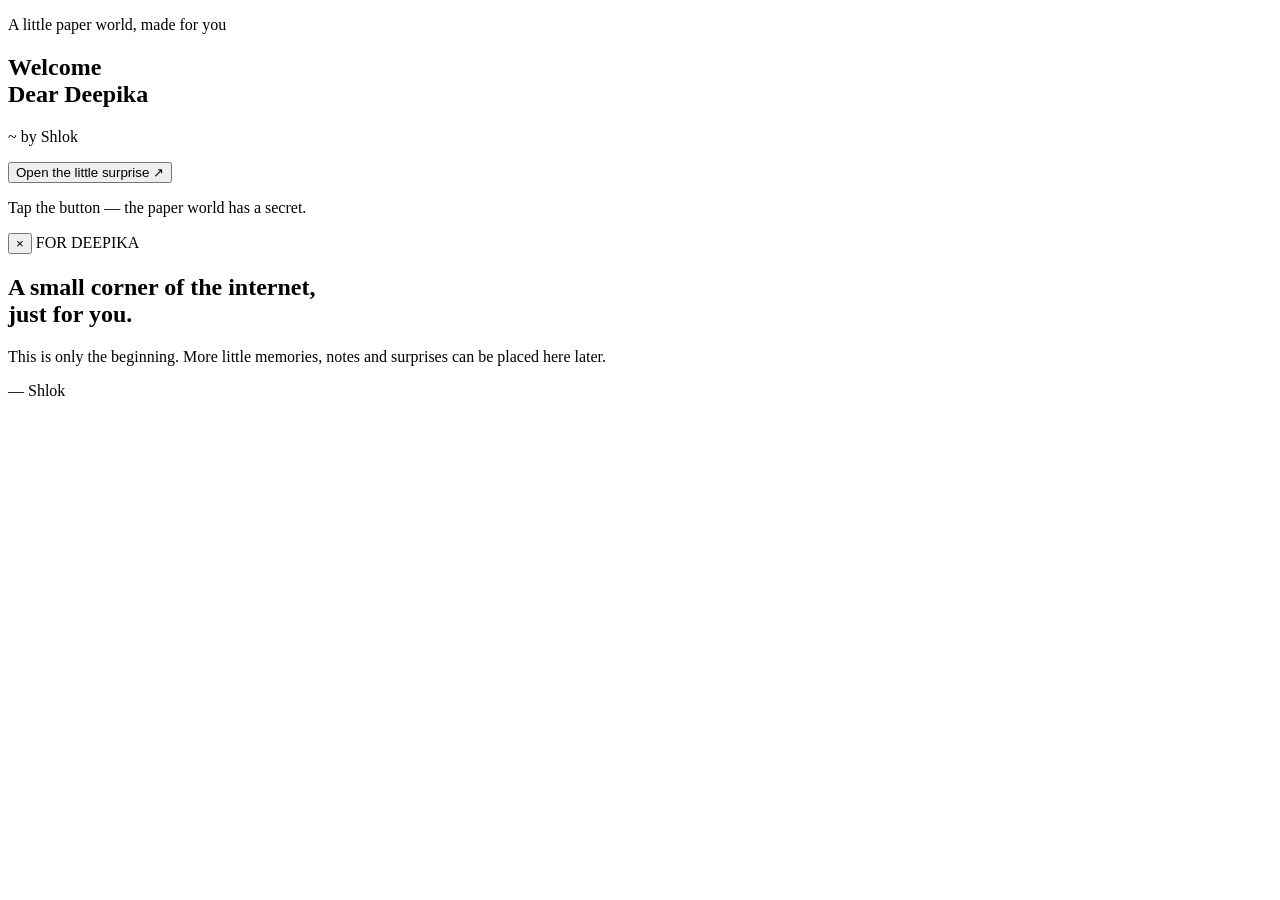
==== index.html @ facc90dc "Create Deepika paper diorama landing page" ====
<!DOCTYPE html>
<html lang="en">
<head>
  <meta charset="UTF-8" />
  <meta name="viewport" content="width=device-width, initial-scale=1.0" />
  <meta name="theme-color" content="#dbe9ff" />
  <title>Welcome Dear Deepika</title>
  <link rel="preconnect" href="https://fonts.googleapis.com">
  <link rel="preconnect" href="https://fonts.gstatic.com" crossorigin>
  <link href="https://fonts.googleapis.com/css2?family=Cormorant+Garamond:wght@500;600;700&family=DM+Sans:wght@400;500;600&display=swap" rel="stylesheet">
  <link rel="stylesheet" href="style.css" />
</head>
<body>
  <main class="scene" aria-label="A paper diorama welcome page">
    <div class="paper-cloud cloud-one"></div>
    <div class="paper-cloud cloud-two"></div>

    <div class="sun"></div>

    <section class="diorama">
      <div class="back-paper"></div>

      <div class="mountain mountain-left"></div>
      <div class="mountain mountain-right"></div>

      <div class="tree tree-one"><i></i><i></i><i></i></div>
      <div class="tree tree-two"><i></i><i></i><i></i></div>
      <div class="tree tree-three"><i></i><i></i><i></i></div>

      <div class="ground">
        <div class="paper-path"></div>
        <div class="flower flower-a"></div>
        <div class="flower flower-b"></div>
        <div class="flower flower-c"></div>
      </div>

      <div class="letter-card">
        <div class="tape"></div>
        <p class="eyebrow">A little paper world, made for you</p>
        <h1>Welcome<br><span>Dear Deepika</span></h1>
        <div class="line"></div>
        <p class="from">~ by Shlok</p>
        <button id="openBtn" type="button">Open the little surprise <span>↗</span></button>
      </div>

      <div class="foreground-paper"></div>
    </section>

    <p class="hint">Tap the button — the paper world has a secret.</p>
  </main>

  <div class="modal" id="modal" aria-hidden="true">
    <div class="modal-paper">
      <button class="close" id="closeBtn" aria-label="Close">×</button>
      <span class="stamp">FOR DEEPIKA</span>
      <h2>A small corner of the internet,<br>just for you.</h2>
      <p>This is only the beginning. More little memories, notes and surprises can be placed here later.</p>
      <p class="signature">— Shlok</p>
    </div>
  </div>

  <script src="script.js"></script>
</body>
</html>
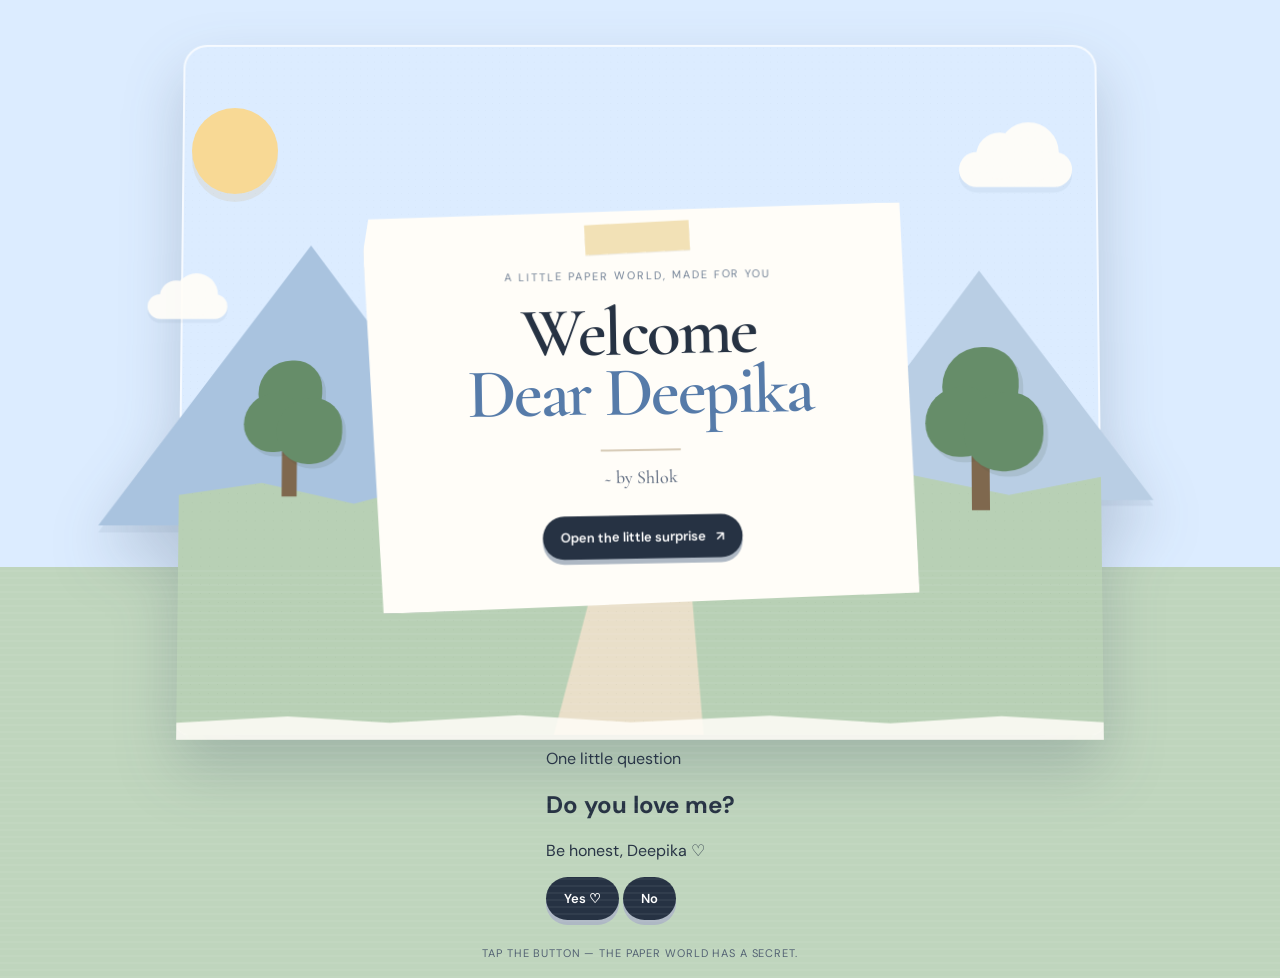
==== commit f7bc7894: "Add love question section" ====
--- a/index.html
+++ b/index.html
@@ -46,6 +46,19 @@
       <div class="foreground-paper"></div>
     </section>
 
+    <section class="question-section" aria-label="A question for Deepika">
+      <div class="question-paper">
+        <p class="question-eyebrow">One little question</p>
+        <h2>Do you love me?</h2>
+        <p class="question-note">Be honest, Deepika ♡</p>
+        <div class="answer-area" id="answerArea">
+          <button class="answer yes" id="yesBtn" type="button">Yes ♡</button>
+          <button class="answer no" id="noBtn" type="button">No</button>
+        </div>
+        <p class="answer-message" id="answerMessage" aria-live="polite"></p>
+      </div>
+    </section>
+
     <p class="hint">Tap the button — the paper world has a secret.</p>
   </main>
 
--- a/style.css
+++ b/style.css
@@ -0,0 +1,88 @@
+:root{
+  --sky:#dcecff;
+  --paper:#fffdf8;
+  --ink:#263243;
+  --blue:#789bc8;
+  --blue-dark:#567ba9;
+  --shadow:rgba(52,70,92,.18);
+}
+*{box-sizing:border-box}
+html,body{margin:0;min-height:100%;font-family:"DM Sans",sans-serif;color:var(--ink)}
+body{background:#c9ddf5;overflow-x:hidden}
+.scene{
+  min-height:100vh;display:grid;place-items:center;position:relative;padding:42px 18px;
+  background:linear-gradient(#dcecff 0 58%,#bfd5bd 58% 100%);
+  overflow:hidden;
+}
+.scene:after{
+  content:"";position:absolute;inset:auto 0 0;height:42%;pointer-events:none;
+  background:repeating-linear-gradient(0deg,rgba(255,255,255,.16) 0 2px,transparent 2px 7px);
+  opacity:.35;
+}
+.diorama{
+  width:min(920px,94vw);height:min(690px,78vh);min-height:560px;position:relative;
+  transform:perspective(1100px) rotateX(1.5deg);
+  filter:drop-shadow(0 28px 30px rgba(46,66,88,.22));
+}
+.back-paper{
+  position:absolute;inset:0;border-radius:24px 24px 12px 12px;
+  background:var(--sky);
+  box-shadow:inset 0 0 0 2px rgba(255,255,255,.75),inset 0 -16px 0 rgba(92,121,153,.08);
+}
+.back-paper:after{
+  content:"";position:absolute;inset:0;border-radius:inherit;
+  background-image:radial-gradient(rgba(35,55,76,.055) .7px,transparent .7px);
+  background-size:7px 7px;opacity:.45;
+}
+.sun{position:absolute;width:86px;height:86px;border-radius:50%;background:#f8d995;top:11%;left:15%;box-shadow:0 8px 0 rgba(202,166,101,.15);z-index:1}
+.paper-cloud{position:absolute;background:#fffdf8;width:145px;height:45px;border-radius:30px;z-index:2;opacity:.92;box-shadow:0 7px 0 rgba(86,112,143,.08)}
+.paper-cloud:before,.paper-cloud:after{content:"";position:absolute;background:inherit;border-radius:50%}
+.paper-cloud:before{width:60px;height:60px;left:22px;top:-25px}.paper-cloud:after{width:78px;height:78px;right:17px;top:-38px}
+.cloud-one{top:15%;right:15%;transform:scale(.78)}.cloud-two{top:29%;left:9%;transform:scale(.55)}
+
+.mountain{position:absolute;bottom:30%;width:0;height:0;border-left:210px solid transparent;border-right:210px solid transparent;border-bottom:280px solid #a9c3df;z-index:2;filter:drop-shadow(0 7px 0 rgba(77,103,133,.08))}
+.mountain-left{left:-80px}.mountain-right{right:-90px;transform:scale(.82);border-bottom-color:#b9cee4}
+.ground{
+  position:absolute;left:0;right:0;bottom:0;height:43%;background:#b8d0b5;z-index:4;
+  border-radius:0 0 12px 12px;clip-path:polygon(0 20%,9% 16%,19% 23%,30% 14%,42% 20%,55% 12%,67% 19%,79% 13%,90% 20%,100% 14%,100% 100%,0 100%);
+  box-shadow:inset 0 9px 0 rgba(81,111,80,.12);
+}
+.ground:after{content:"";position:absolute;inset:0;background-image:radial-gradient(rgba(52,79,54,.1) .8px,transparent .8px);background-size:9px 9px;opacity:.45}
+.paper-path{
+  position:absolute;bottom:-35px;left:50%;width:190px;height:300px;background:#e9dfc9;
+  transform:translateX(-50%) rotate(5deg);clip-path:polygon(35% 0,65% 0,92% 100%,8% 100%);
+  box-shadow:0 0 0 2px rgba(115,96,65,.08);
+}
+.tree{position:absolute;z-index:5;bottom:31%;width:92px;height:180px}
+.tree i{position:absolute;display:block;background:#668d69;border-radius:55% 45% 50% 50%;box-shadow:5px 6px 0 rgba(57,84,61,.12)}
+.tree i:nth-child(1){width:85px;height:85px;top:0;left:4px}.tree i:nth-child(2){width:78px;height:78px;top:44px;left:-15px}.tree i:nth-child(3){width:88px;height:88px;top:50px;left:28px}
+.tree:after{content:"";position:absolute;width:20px;height:88px;background:#7f684e;left:36px;top:93px;z-index:-1}
+.tree-one{left:7%;transform:scale(.75)}.tree-two{right:8%;transform:scale(.9)}.tree-three{right:24%;bottom:27%;transform:scale(.52)}
+
+.letter-card{
+  position:absolute;z-index:10;width:min(550px,70%);min-height:385px;left:50%;top:50%;transform:translate(-50%,-45%) rotate(-1deg);
+  padding:62px 58px 50px;background:var(--paper);
+  box-shadow:12px 18px 0 rgba(67,79,92,.13),0 20px 42px var(--shadow);
+  clip-path:polygon(1% 2%,98% 0,100% 97%,3% 100%,0 10%);
+  text-align:center;
+}
+.letter-card:after{content:"";position:absolute;inset:0;background-image:radial-gradient(rgba(40,50,60,.06) .6px,transparent .6px);background-size:8px 8px;opacity:.35;pointer-events:none}
+.tape{position:absolute;width:105px;height:30px;background:rgba(239,218,164,.78);top:16px;left:50%;transform:translateX(-50%) rotate(-2deg);box-shadow:0 1px 0 rgba(100,90,60,.1)}
+.eyebrow{font-size:11px;letter-spacing:.18em;text-transform:uppercase;color:#718095;margin:0 0 20px}
+h1{font:600 clamp(43px,6vw,70px)/.86 "Cormorant Garamond",serif;margin:0;letter-spacing:-.035em}
+h1 span{color:var(--blue-dark)}
+.line{width:80px;height:2px;background:#d7cbb7;margin:27px auto 15px}
+.from{font:500 18px "Cormorant Garamond",serif;margin:0 0 27px;color:#647084}
+button{font:600 13px "DM Sans",sans-serif;border:0;background:var(--ink);color:white;padding:13px 18px;border-radius:999px;cursor:pointer;box-shadow:0 5px 0 #aeb8c4;transition:.2s transform,.2s box-shadow}
+button:hover{transform:translateY(-2px);box-shadow:0 7px 0 #aeb8c4}button:active{transform:translateY(2px);box-shadow:0 3px 0 #aeb8c4}
+button span{margin-left:7px}.foreground-paper{position:absolute;z-index:11;bottom:-5px;left:0;right:0;height:27px;background:#fffdf8;clip-path:polygon(0 38%,12% 15%,23% 38%,37% 10%,49% 36%,64% 12%,77% 40%,89% 14%,100% 36%,100% 100%,0 100%);opacity:.88}
+.hint{position:absolute;bottom:18px;margin:0;font-size:11px;letter-spacing:.08em;color:#536273;z-index:20;text-transform:uppercase}
+.modal{position:fixed;inset:0;z-index:50;background:rgba(34,48,64,.45);backdrop-filter:blur(8px);display:grid;place-items:center;padding:24px;opacity:0;pointer-events:none;transition:.25s}
+.modal.open{opacity:1;pointer-events:auto}
+.modal-paper{position:relative;max-width:520px;padding:54px 45px 48px;background:#fffdf8;box-shadow:14px 18px 0 rgba(35,47,61,.15);transform:rotate(-1deg) scale(.96);transition:.25s}
+.modal.open .modal-paper{transform:rotate(-1deg) scale(1)}
+.modal-paper h2{font:600 42px/.95 "Cormorant Garamond",serif;margin:18px 0}.modal-paper p{line-height:1.7;color:#596577}.stamp{font-size:10px;letter-spacing:.18em;color:#718095}.signature{font-family:"Cormorant Garamond",serif;font-size:24px!important;text-align:right}.close{position:absolute;right:14px;top:12px;background:transparent;color:#263243;box-shadow:none;font-size:25px;padding:3px 9px}.close:hover{box-shadow:none}
+@media(max-width:650px){
+  .scene{padding:20px 12px}.diorama{height:650px;min-height:650px;width:96vw}.letter-card{width:83%;min-height:365px;padding:58px 24px 40px}.mountain{transform:scale(.7);transform-origin:bottom}.mountain-left{left:-170px}.mountain-right{right:-170px}.tree-one{left:-2%}.tree-two{right:-2%}.tree-three{right:13%}.hint{bottom:8px;font-size:9px}
+}
+@media(prefers-reduced-motion:reduce){*{scroll-behavior:auto!important;transition:none!important}}
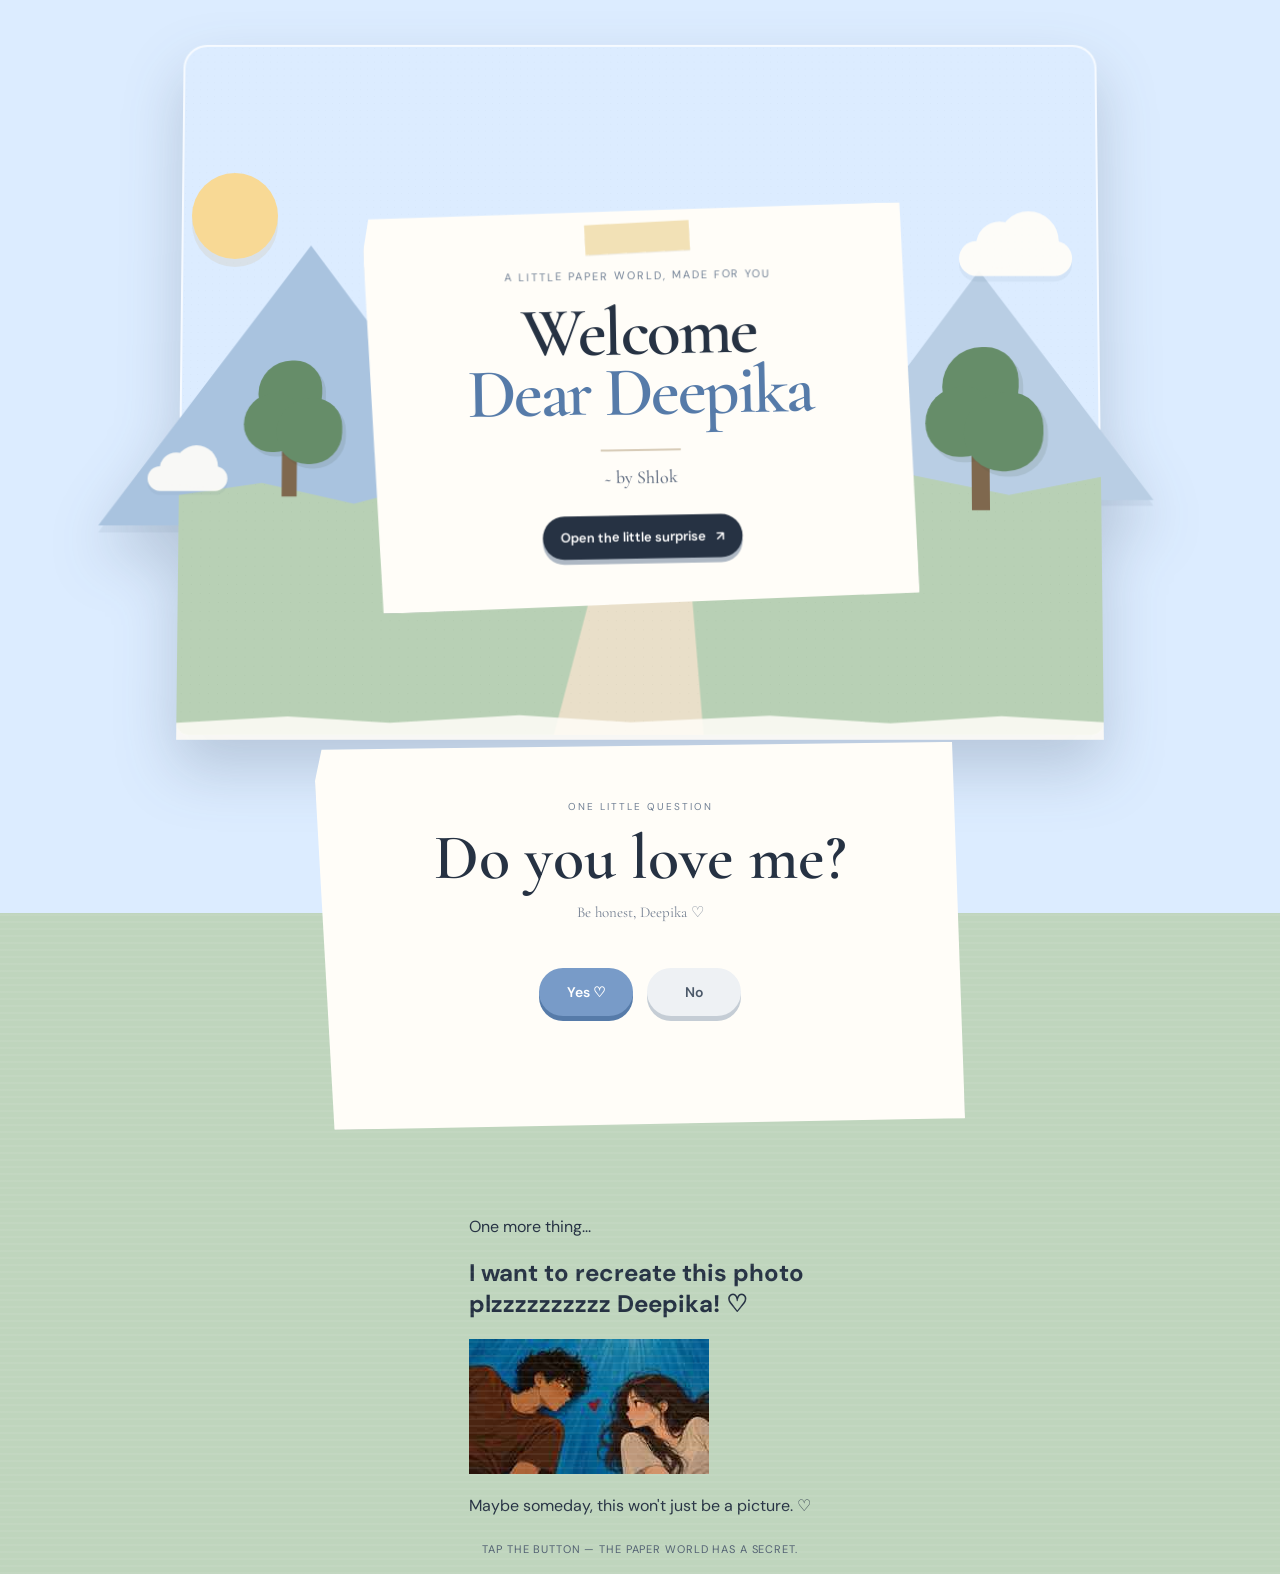
==== commit f29cabff: "Add photo recreation request section" ====
--- a/index.html
+++ b/index.html
@@ -59,6 +59,17 @@
       </div>
     </section>
 
+    <section class="recreate-section" aria-label="A photo request for Deepika">
+      <div class="recreate-paper">
+        <p class="recreate-eyebrow">One more thing...</p>
+        <h2>I want to recreate this photo<br><span>plzzzzzzzzzz Deepika!</span> ♡</h2>
+        <div class="photo-frame">
+          <img src="assets/deepika-scene.jpg" alt="Illustrated boy and girl looking at each other under a blue sky" />
+        </div>
+        <p class="recreate-caption">Maybe someday, this won't just be a picture. ♡</p>
+      </div>
+    </section>
+
     <p class="hint">Tap the button — the paper world has a secret.</p>
   </main>
 
--- a/style.css
+++ b/style.css
@@ -86,3 +86,29 @@
   .scene{padding:20px 12px}.diorama{height:650px;min-height:650px;width:96vw}.letter-card{width:83%;min-height:365px;padding:58px 24px 40px}.mountain{transform:scale(.7);transform-origin:bottom}.mountain-left{left:-170px}.mountain-right{right:-170px}.tree-one{left:-2%}.tree-two{right:-2%}.tree-three{right:13%}.hint{bottom:8px;font-size:9px}
 }
 @media(prefers-reduced-motion:reduce){*{scroll-behavior:auto!important;transition:none!important}}
+
+
+/* Love question */
+.question-section{width:min(920px,94vw);position:relative;z-index:25;margin:10px auto 70px}
+.question-paper{
+  position:relative;width:min(650px,100%);margin:auto;padding:58px 28px 52px;text-align:center;
+  background:#fffdf8;box-shadow:12px 18px 0 rgba(67,79,92,.12),0 20px 42px rgba(52,70,92,.13);
+  clip-path:polygon(1% 2%,98% 0,100% 97%,3% 100%,0 10%);
+}
+.question-paper:after{content:"";position:absolute;inset:0;pointer-events:none;opacity:.28;background-image:radial-gradient(rgba(40,50,60,.07) .6px,transparent .6px);background-size:8px 8px}
+.question-eyebrow{font-size:10px;letter-spacing:.2em;text-transform:uppercase;color:#718095;margin:0 0 15px}
+.question-paper h2{font:600 clamp(42px,7vw,64px)/.95 "Cormorant Garamond",serif;margin:0;color:#263243}
+.question-note{font:15px "Cormorant Garamond",serif;color:#788394;margin:14px 0 28px}
+.answer-area{min-height:86px;display:flex;align-items:center;justify-content:center;gap:14px;position:relative;overflow:visible}
+.answer{font:600 14px "DM Sans",sans-serif;border:0;border-radius:999px;padding:14px 25px;min-width:94px;min-height:48px;cursor:pointer;transition:transform .35s ease,font-size .35s ease,padding .35s ease,opacity .35s ease;position:relative;z-index:2}
+.answer.yes{background:#789bc8;color:white;box-shadow:0 5px 0 #567ba9}
+.answer.no{background:#eef1f4;color:#4c5969;box-shadow:0 5px 0 #c5cdd5;z-index:3}
+.answer-message{min-height:25px;margin:18px 0 0;font:600 15px "Cormorant Garamond",serif;color:#567ba9}
+.question-section.answered .no{display:none}
+.question-section.answered .yes{transform:scale(1.08)}
+@media(max-width:650px){
+  .question-section{width:96vw;margin-bottom:50px}
+  .question-paper{padding:48px 18px 42px}
+  .question-paper h2{font-size:45px}
+  .answer-area{gap:10px}
+}
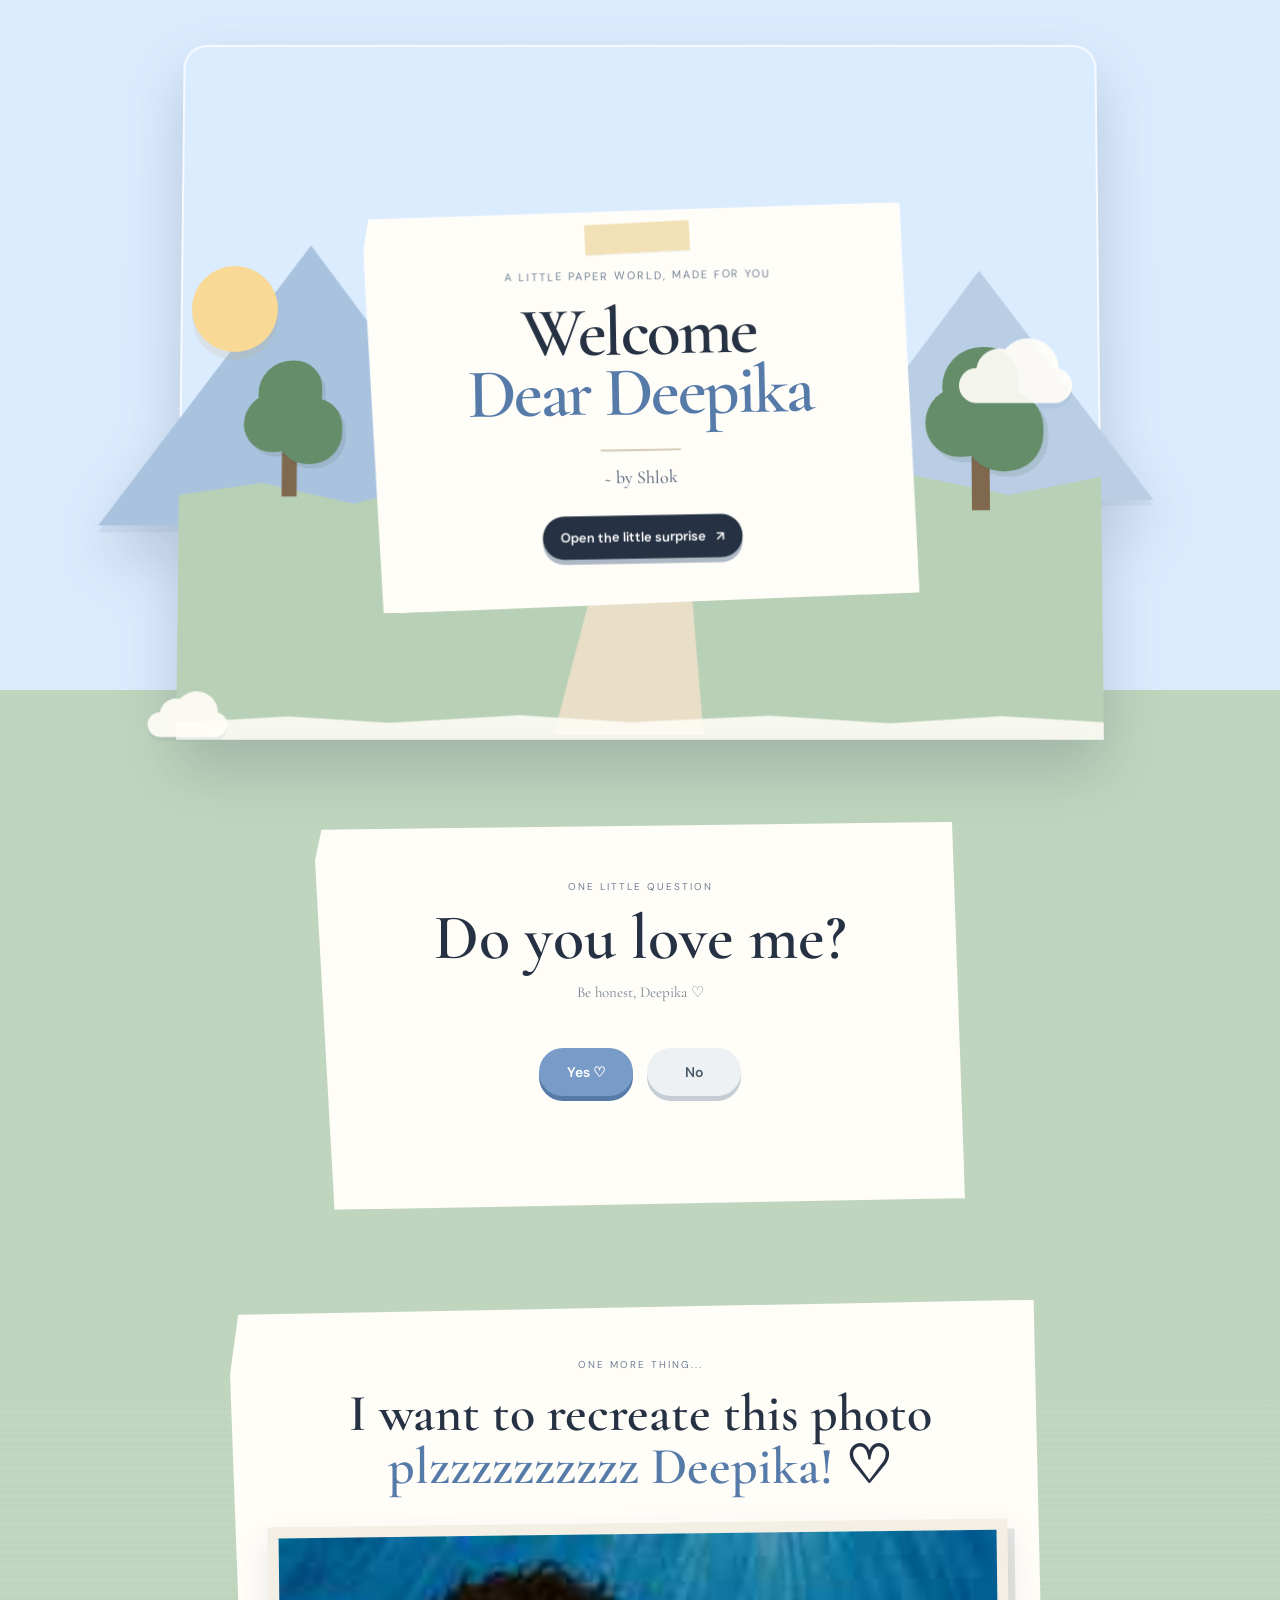
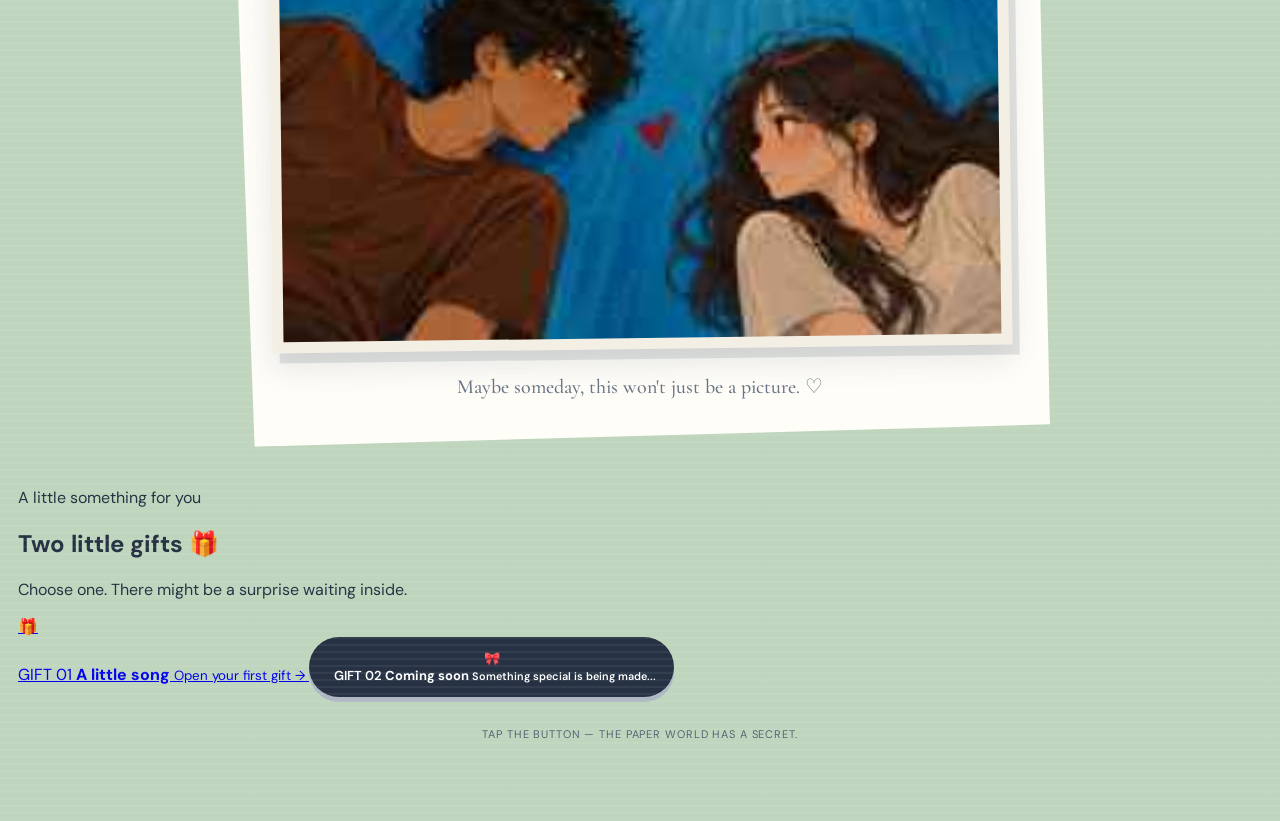
==== commit e9dd7367: "Add two gift cards section" ====
--- a/index.html
+++ b/index.html
@@ -70,6 +70,28 @@
       </div>
     </section>
 
+    <section class="gifts-section" aria-label="Gifts for Deepika">
+      <div class="gifts-paper">
+        <p class="gifts-eyebrow">A little something for you</p>
+        <h2>Two little gifts 🎁</h2>
+        <p class="gifts-subtitle">Choose one. There might be a surprise waiting inside.</p>
+        <div class="gift-grid">
+          <a class="gift-card" href="1.gift.html">
+            <div class="gift-icon">🎁</div>
+            <span class="gift-number">GIFT 01</span>
+            <strong>A little song</strong>
+            <small>Open your first gift →</small>
+          </a>
+          <button class="gift-card gift-two" type="button" disabled>
+            <div class="gift-icon">🎀</div>
+            <span class="gift-number">GIFT 02</span>
+            <strong>Coming soon</strong>
+            <small>Something special is being made...</small>
+          </button>
+        </div>
+      </div>
+    </section>
+
     <p class="hint">Tap the button — the paper world has a secret.</p>
   </main>
 
--- a/style.css
+++ b/style.css
@@ -10,8 +10,8 @@
 html,body{margin:0;min-height:100%;font-family:"DM Sans",sans-serif;color:var(--ink)}
 body{background:#c9ddf5;overflow-x:hidden}
 .scene{
-  min-height:100vh;display:grid;place-items:center;position:relative;padding:42px 18px;
-  background:linear-gradient(#dcecff 0 58%,#bfd5bd 58% 100%);
+  min-height:100vh;display:block;position:relative;padding:42px 18px 80px;
+  background:linear-gradient(#dcecff 0 0, #dcecff 0 690px, #bfd5bd 690px 100%);
   overflow:hidden;
 }
 .scene:after{
@@ -20,7 +20,7 @@
   opacity:.35;
 }
 .diorama{
-  width:min(920px,94vw);height:min(690px,78vh);min-height:560px;position:relative;
+  width:min(920px,94vw);height:690px;min-height:560px;position:relative;margin:0 auto 90px;
   transform:perspective(1100px) rotateX(1.5deg);
   filter:drop-shadow(0 28px 30px rgba(46,66,88,.22));
 }
@@ -76,20 +76,20 @@
 button{font:600 13px "DM Sans",sans-serif;border:0;background:var(--ink);color:white;padding:13px 18px;border-radius:999px;cursor:pointer;box-shadow:0 5px 0 #aeb8c4;transition:.2s transform,.2s box-shadow}
 button:hover{transform:translateY(-2px);box-shadow:0 7px 0 #aeb8c4}button:active{transform:translateY(2px);box-shadow:0 3px 0 #aeb8c4}
 button span{margin-left:7px}.foreground-paper{position:absolute;z-index:11;bottom:-5px;left:0;right:0;height:27px;background:#fffdf8;clip-path:polygon(0 38%,12% 15%,23% 38%,37% 10%,49% 36%,64% 12%,77% 40%,89% 14%,100% 36%,100% 100%,0 100%);opacity:.88}
-.hint{position:absolute;bottom:18px;margin:0;font-size:11px;letter-spacing:.08em;color:#536273;z-index:20;text-transform:uppercase}
+.hint{position:static;margin:30px auto 0;text-align:center;font-size:11px;letter-spacing:.08em;color:#536273;z-index:20;text-transform:uppercase}
 .modal{position:fixed;inset:0;z-index:50;background:rgba(34,48,64,.45);backdrop-filter:blur(8px);display:grid;place-items:center;padding:24px;opacity:0;pointer-events:none;transition:.25s}
 .modal.open{opacity:1;pointer-events:auto}
 .modal-paper{position:relative;max-width:520px;padding:54px 45px 48px;background:#fffdf8;box-shadow:14px 18px 0 rgba(35,47,61,.15);transform:rotate(-1deg) scale(.96);transition:.25s}
 .modal.open .modal-paper{transform:rotate(-1deg) scale(1)}
 .modal-paper h2{font:600 42px/.95 "Cormorant Garamond",serif;margin:18px 0}.modal-paper p{line-height:1.7;color:#596577}.stamp{font-size:10px;letter-spacing:.18em;color:#718095}.signature{font-family:"Cormorant Garamond",serif;font-size:24px!important;text-align:right}.close{position:absolute;right:14px;top:12px;background:transparent;color:#263243;box-shadow:none;font-size:25px;padding:3px 9px}.close:hover{box-shadow:none}
 @media(max-width:650px){
-  .scene{padding:20px 12px}.diorama{height:650px;min-height:650px;width:96vw}.letter-card{width:83%;min-height:365px;padding:58px 24px 40px}.mountain{transform:scale(.7);transform-origin:bottom}.mountain-left{left:-170px}.mountain-right{right:-170px}.tree-one{left:-2%}.tree-two{right:-2%}.tree-three{right:13%}.hint{bottom:8px;font-size:9px}
+  .scene{padding:20px 12px 60px;background:linear-gradient(#dcecff 0 650px,#bfd5bd 650px 100%)}.diorama{height:650px;min-height:650px;width:96vw;margin-bottom:60px}.letter-card{width:83%;min-height:365px;padding:58px 24px 40px}.mountain{transform:scale(.7);transform-origin:bottom}.mountain-left{left:-170px}.mountain-right{right:-170px}.tree-one{left:-2%}.tree-two{right:-2%}.tree-three{right:13%}.hint{bottom:8px;font-size:9px}
 }
 @media(prefers-reduced-motion:reduce){*{scroll-behavior:auto!important;transition:none!important}}
 
 
 /* Love question */
-.question-section{width:min(920px,94vw);position:relative;z-index:25;margin:10px auto 70px}
+.question-section{width:min(920px,94vw);position:relative;z-index:25;margin:0 auto 90px}
 .question-paper{
   position:relative;width:min(650px,100%);margin:auto;padding:58px 28px 52px;text-align:center;
   background:#fffdf8;box-shadow:12px 18px 0 rgba(67,79,92,.12),0 20px 42px rgba(52,70,92,.13);
@@ -112,3 +112,30 @@
   .question-paper h2{font-size:45px}
   .answer-area{gap:10px}
 }
+
+
+/* Photo recreation request */
+.recreate-section{width:min(920px,94vw);position:relative;z-index:25;margin:0 auto 40px}
+.recreate-paper{
+  width:min(820px,100%);margin:auto;padding:58px 40px 48px;text-align:center;
+  background:#fffdf8;box-shadow:12px 18px 0 rgba(67,79,92,.12),0 20px 42px rgba(52,70,92,.13);
+  clip-path:polygon(1% 2%,98% 0,100% 97%,3% 100%,0 10%);position:relative
+}
+.recreate-paper:after{content:"";position:absolute;inset:0;pointer-events:none;opacity:.28;background-image:radial-gradient(rgba(40,50,60,.07) .6px,transparent .6px);background-size:8px 8px}
+.recreate-eyebrow{font-size:10px;letter-spacing:.2em;text-transform:uppercase;color:#718095;margin:0 0 16px}
+.recreate-paper h2{font:600 clamp(32px,5vw,52px)/1.02 "Cormorant Garamond",serif;margin:0 auto 30px;color:#263243}
+.recreate-paper h2 span{color:#567ba9}
+.photo-frame{
+  width:min(760px,100%);margin:28px auto 0;padding:11px;background:#f4efe5;
+  box-shadow:7px 10px 0 rgba(67,79,92,.14),0 15px 30px rgba(52,70,92,.12);
+  transform:rotate(-.7deg);position:relative;z-index:1
+}
+.photo-frame img{display:block;width:100%;height:auto;aspect-ratio:16/9;object-fit:cover}
+.recreate-caption{font:500 20px "Cormorant Garamond",serif;color:#6a7585;margin:25px 0 0}
+@media(max-width:650px){
+  .recreate-section{width:96vw;margin-bottom:60px}
+  .recreate-paper{padding:46px 15px 38px}
+  .recreate-paper h2{font-size:35px}
+  .photo-frame{padding:7px}
+  .recreate-caption{font-size:18px}
+}
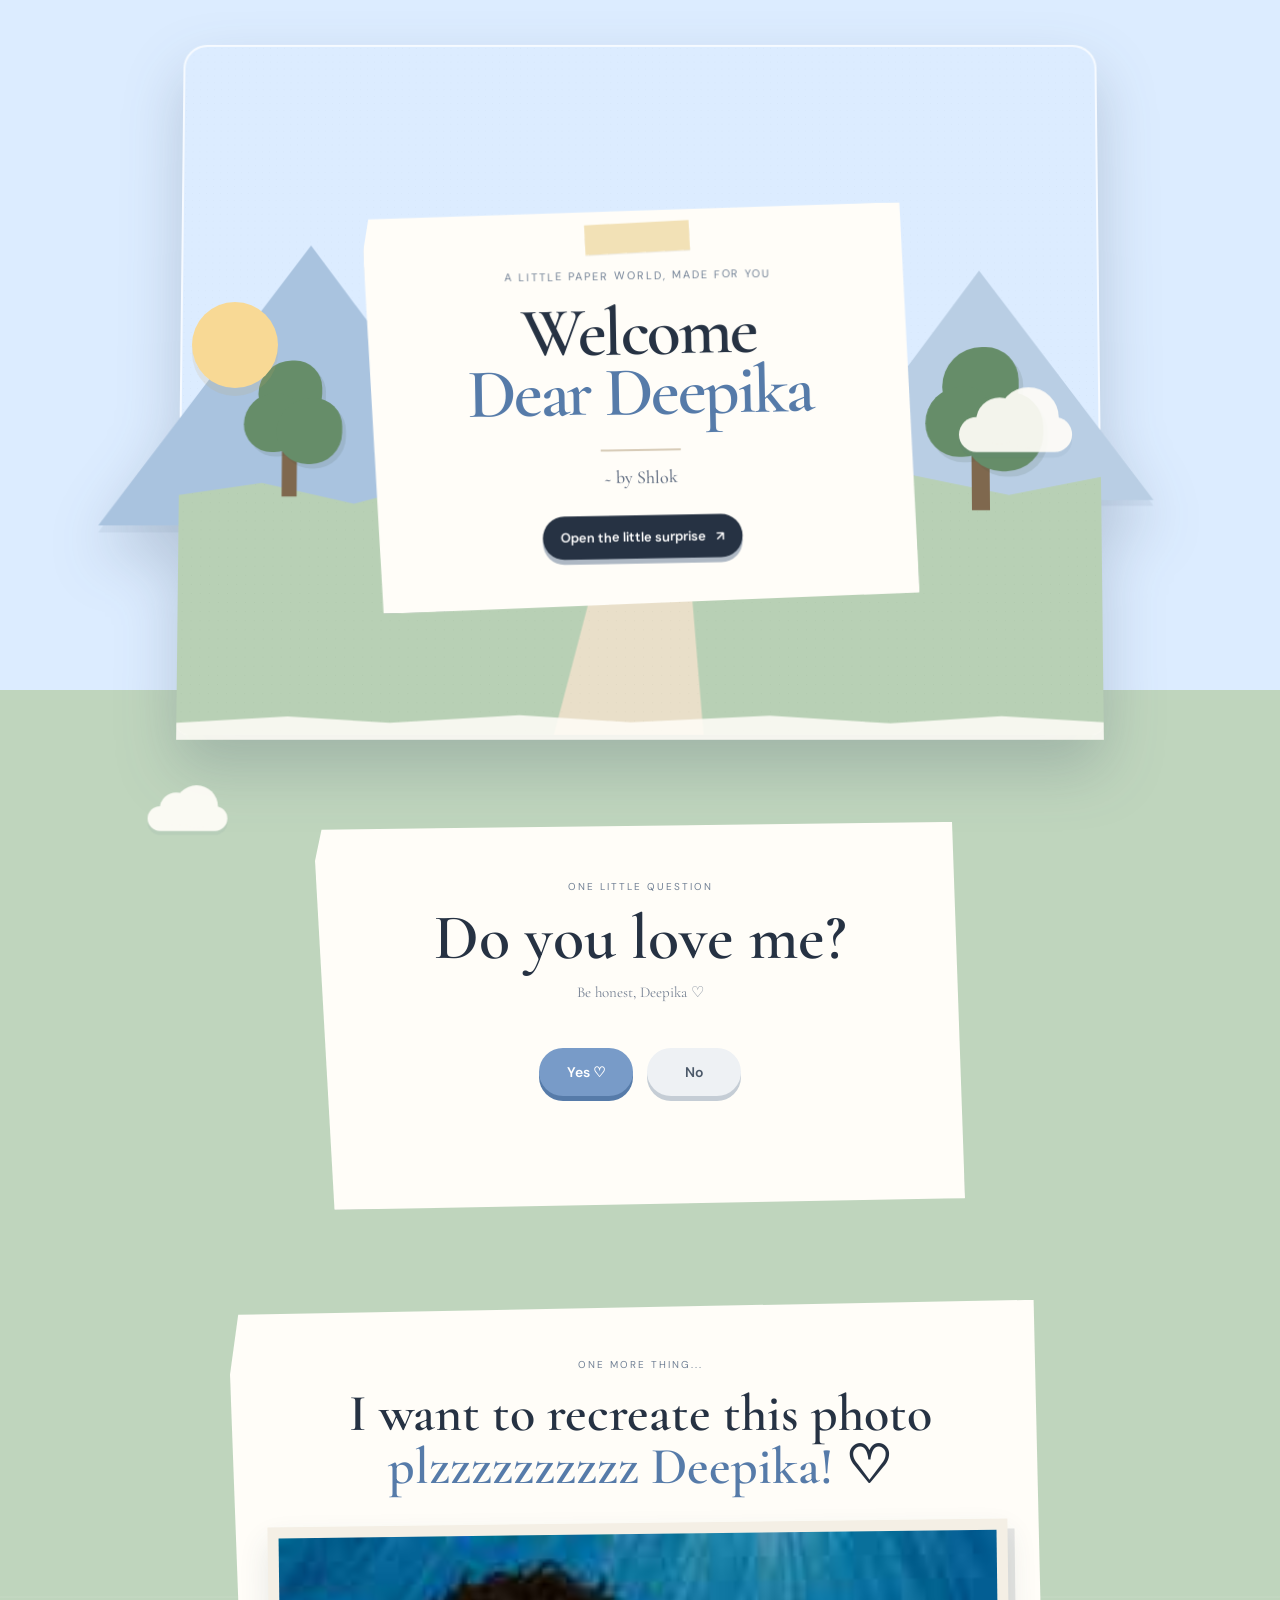
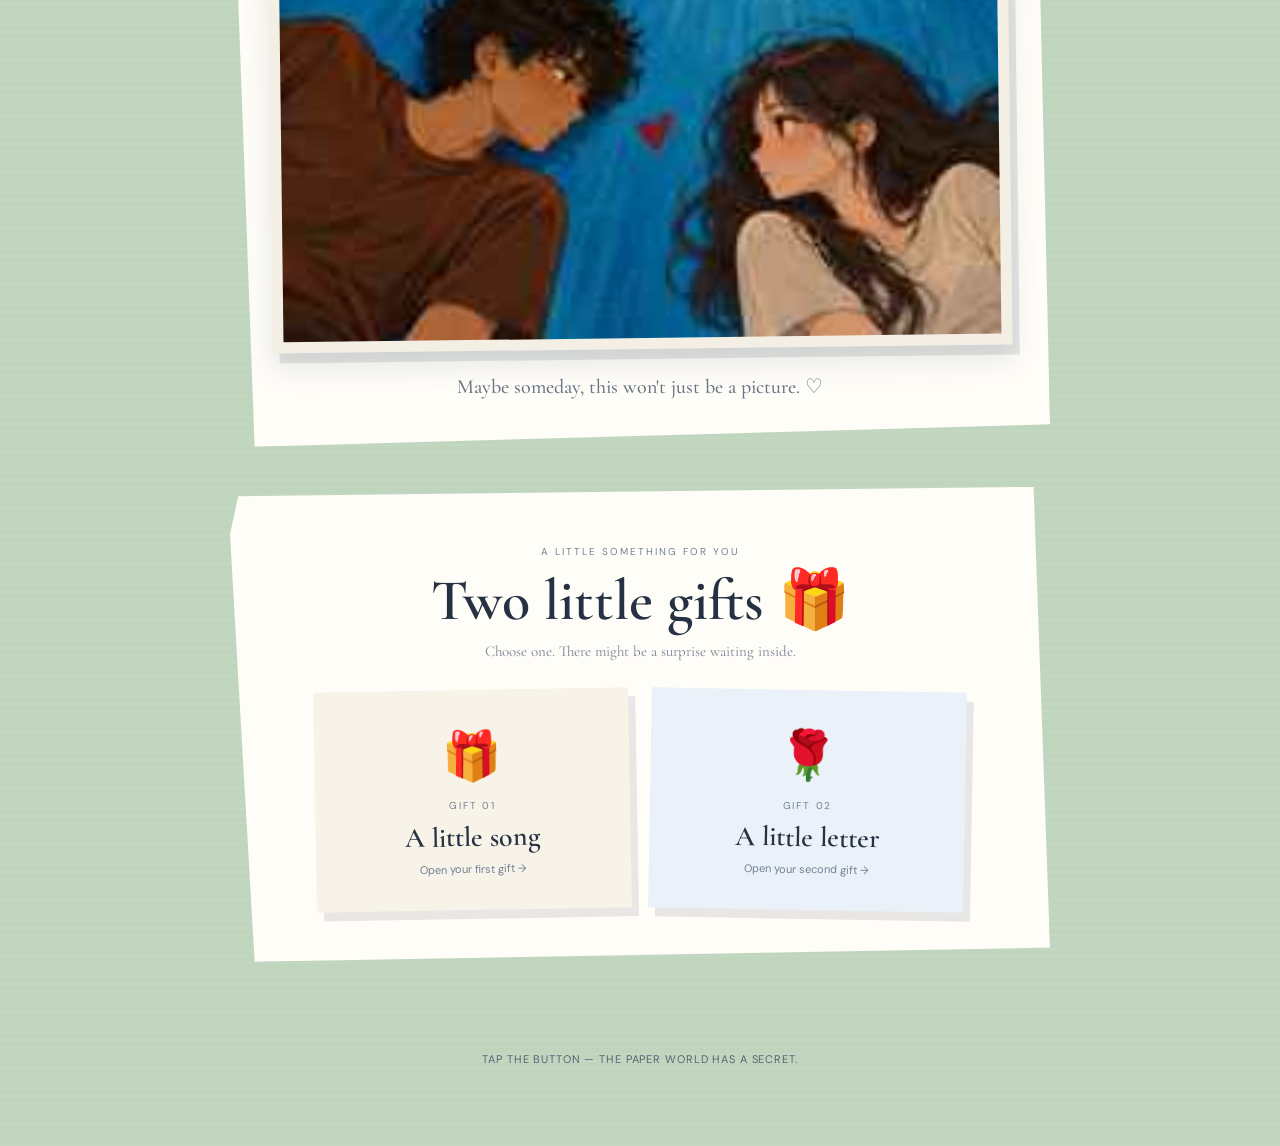
==== commit b26c77cd: "Connect Gift 02 letter page" ====
--- a/index.html
+++ b/index.html
@@ -82,12 +82,12 @@
             <strong>A little song</strong>
             <small>Open your first gift →</small>
           </a>
-          <button class="gift-card gift-two" type="button" disabled>
-            <div class="gift-icon">🎀</div>
+          <a class="gift-card gift-two" href="2.gift.html">
+            <div class="gift-icon">🌹</div>
             <span class="gift-number">GIFT 02</span>
-            <strong>Coming soon</strong>
-            <small>Something special is being made...</small>
-          </button>
+            <strong>A little letter</strong>
+            <small>Open your second gift →</small>
+          </a>
         </div>
       </div>
     </section>
--- a/style.css
+++ b/style.css
@@ -139,3 +139,22 @@
   .photo-frame{padding:7px}
   .recreate-caption{font-size:18px}
 }
+
+
+/* Gifts */
+.gifts-section{width:min(920px,94vw);position:relative;z-index:25;margin:0 auto 90px}
+.gifts-paper{width:min(820px,100%);margin:auto;padding:58px 40px 52px;text-align:center;background:#fffdf8;box-shadow:12px 18px 0 rgba(67,79,92,.12),0 20px 42px rgba(52,70,92,.13);clip-path:polygon(1% 2%,98% 0,100% 97%,3% 100%,0 10%);position:relative}
+.gifts-paper:after{content:"";position:absolute;inset:0;pointer-events:none;opacity:.28;background-image:radial-gradient(rgba(40,50,60,.07) .6px,transparent .6px);background-size:8px 8px}
+.gifts-eyebrow{font-size:10px;letter-spacing:.2em;text-transform:uppercase;color:#718095;margin:0 0 15px}
+.gifts-paper h2{font:600 clamp(40px,6vw,58px)/.95 "Cormorant Garamond",serif;margin:0;color:#263243}
+.gifts-subtitle{font:15px "Cormorant Garamond",serif;color:#788394;margin:14px auto 30px}
+.gift-grid{display:grid;grid-template-columns:repeat(2,minmax(0,1fr));gap:20px;max-width:650px;margin:auto}
+.gift-card{min-height:220px;text-decoration:none;display:flex;flex-direction:column;align-items:center;justify-content:center;padding:28px 20px;background:#f8f3e8;border:0;color:#263243;box-shadow:7px 9px 0 rgba(67,79,92,.12);transform:rotate(-1deg);cursor:pointer;transition:transform .2s,box-shadow .2s}
+.gift-card:nth-child(2){transform:rotate(1deg);background:#eaf1f8}
+.gift-card:not(:disabled):hover{transform:translateY(-5px) rotate(-1deg);box-shadow:7px 14px 0 rgba(67,79,92,.13)}
+.gift-card:nth-child(2):disabled{cursor:default;opacity:.72}
+.gift-icon{font-size:48px;margin-bottom:12px}
+.gift-number{font-size:10px;letter-spacing:.18em;color:#718095;margin-bottom:8px}
+.gift-card strong{font:600 28px "Cormorant Garamond",serif}
+.gift-card small{font-size:11px;color:#718095;margin-top:8px}
+@media(max-width:650px){.gifts-section{width:96vw;margin-bottom:60px}.gifts-paper{padding:46px 15px 42px}.gift-grid{grid-template-columns:1fr;max-width:340px}.gift-card{min-height:190px}}
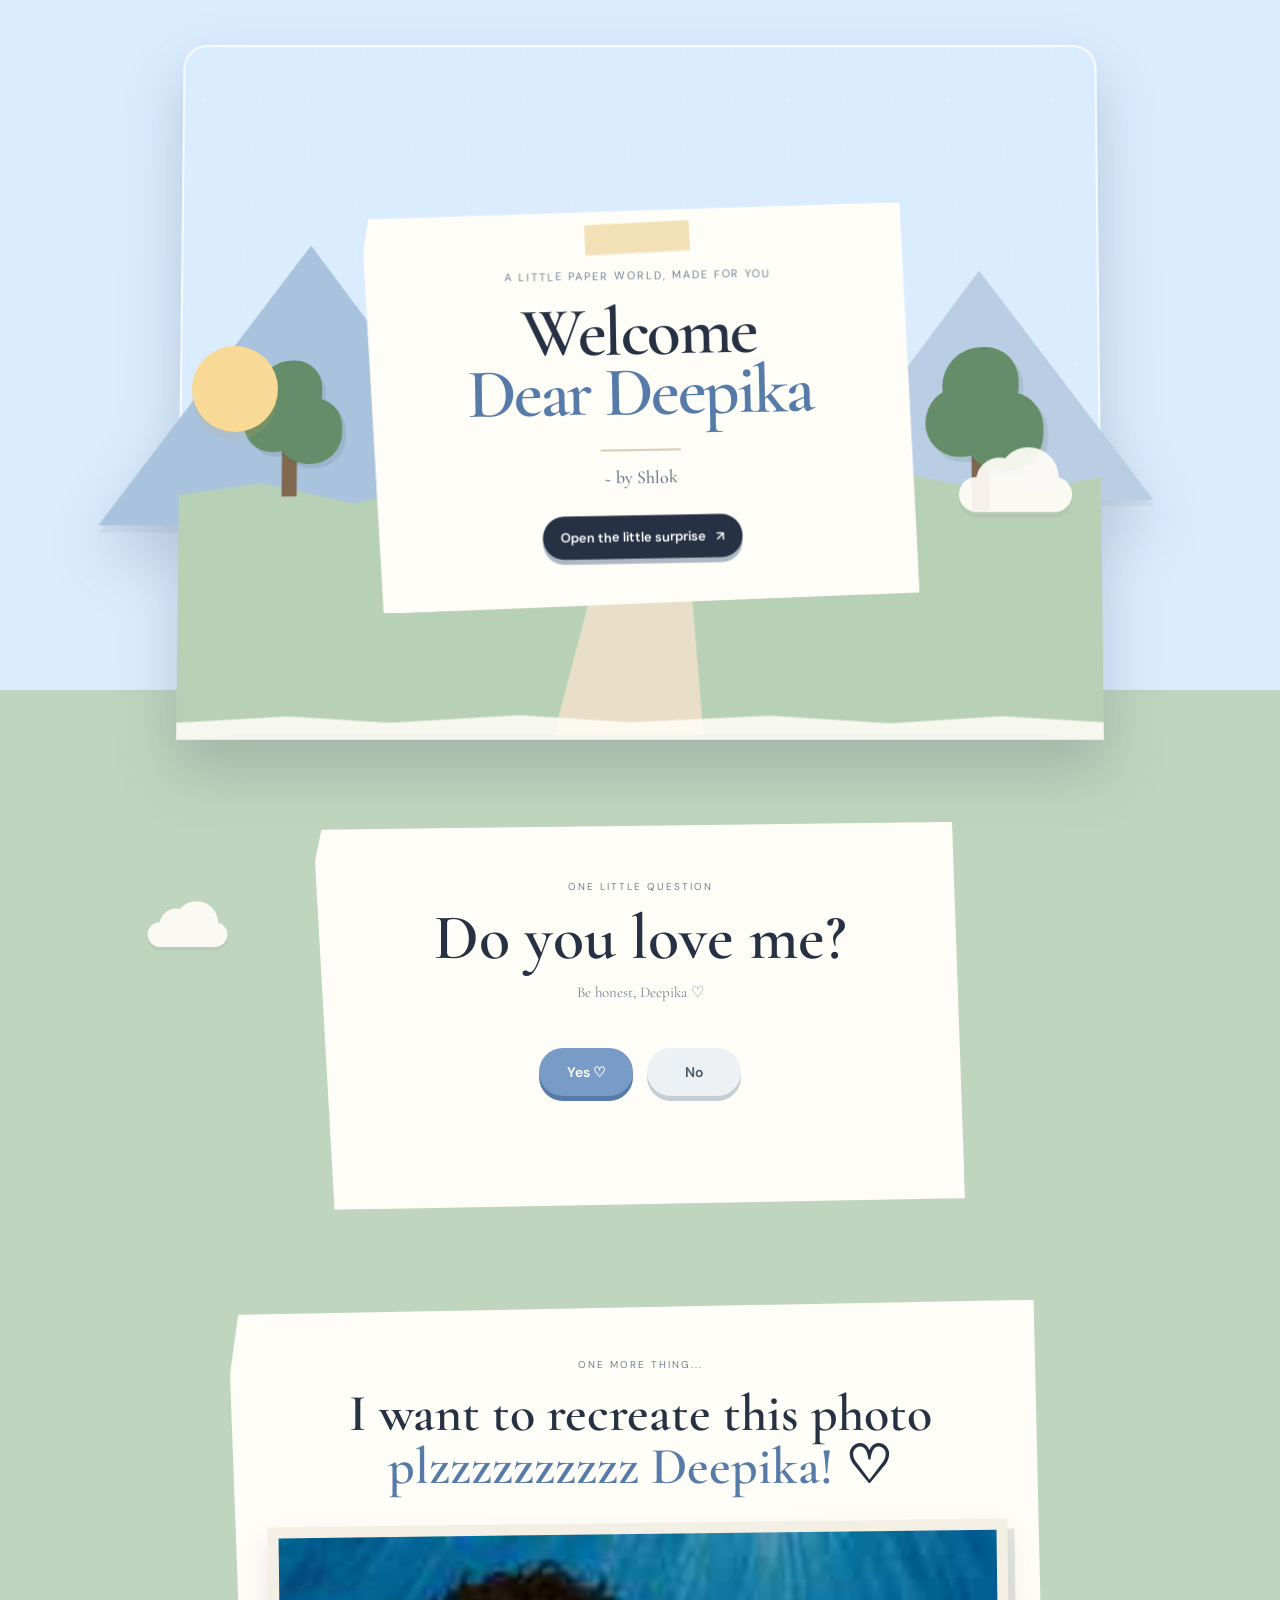
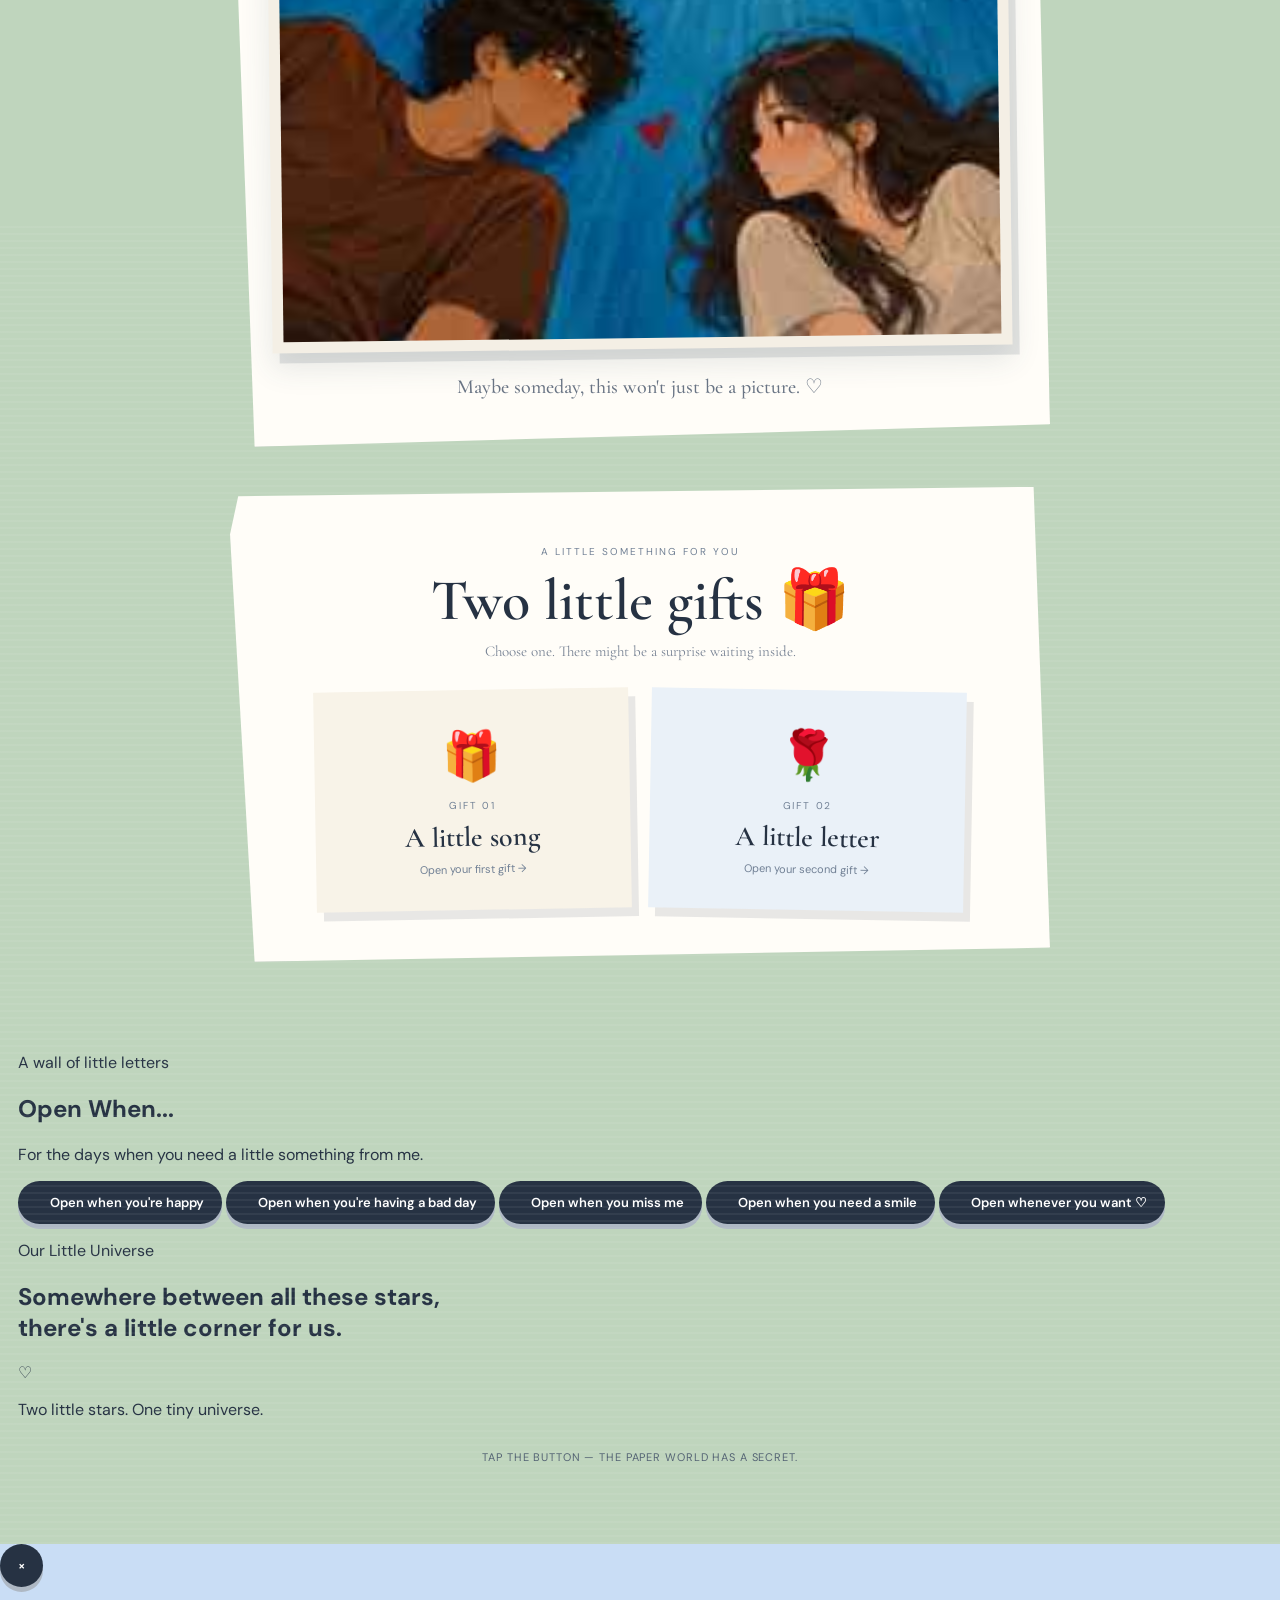
==== commit 9b14eb00: "Add Open When and Little Universe sections" ====
--- a/index.html
+++ b/index.html
@@ -92,6 +92,34 @@
       </div>
     </section>
 
+
+    <section class="open-when-section" aria-label="Open When letters">
+      <div class="open-when-paper">
+        <p class="open-when-eyebrow">A wall of little letters</p>
+        <h2>Open When...</h2>
+        <p class="open-when-subtitle">For the days when you need a little something from me.</p>
+        <div class="envelope-wall">
+          <button class="envelope" data-title="Open when you're happy" data-message="Then I hope this little letter makes you even happier. Keep smiling, keep being yourself, and remember that there is someone who is genuinely grateful to have you in his life. ♡"><span class="envelope-flap"></span><span class="envelope-label">Open when you're happy</span></button>
+          <button class="envelope" data-title="Open when you're having a bad day" data-message="Bad days happen. You don't have to be okay every second. Take a breath, give yourself some time, and remember that tomorrow can be different. I'm always wishing the best for you. ♡"><span class="envelope-flap"></span><span class="envelope-label">Open when you're having a bad day</span></button>
+          <button class="envelope" data-title="Open when you miss me" data-message="If you opened this because you miss me, then just know that somewhere, Shlok is probably thinking about you too. Until we meet again, keep this little letter close. ♡"><span class="envelope-flap"></span><span class="envelope-label">Open when you miss me</span></button>
+          <button class="envelope" data-title="Open when you need a smile" data-message="Okay, stop scrolling for a second. Smile. You deserve little happy moments, even on ordinary days. ♡"><span class="envelope-flap"></span><span class="envelope-label">Open when you need a smile</span></button>
+          <button class="envelope envelope-center" data-title="Open whenever you want" data-message="No special reason needed. Come back here whenever you want a small reminder that you are appreciated, respected and cared about. ♡"><span class="envelope-flap"></span><span class="envelope-label">Open whenever you want ♡</span></button>
+        </div>
+      </div>
+    </section>
+
+    <section class="universe-section" aria-label="Our Little Universe">
+      <div class="universe-sky">
+        <div class="moon-paper"></div>
+        <span class="star s1"></span><span class="star s2"></span><span class="star s3"></span><span class="star s4"></span><span class="star s5"></span><span class="star s6"></span><span class="star s7"></span><span class="star s8"></span>
+        <div class="constellation-line line-a"></div><div class="constellation-line line-b"></div><div class="constellation-line line-c"></div>
+        <div class="universe-title"><p>Our Little Universe</p><h2>Somewhere between all these stars,<br>there's a little corner for us.</h2></div>
+        <div class="paper-person boy"><span></span></div><div class="paper-person girl"><span></span></div>
+        <div class="heart-constellation">♡</div>
+        <p class="universe-note">Two little stars. One tiny universe.</p>
+      </div>
+    </section>
+
     <p class="hint">Tap the button — the paper world has a secret.</p>
   </main>
 
@@ -107,4 +135,5 @@
 
   <script src="script.js"></script>
 </body>
-</html>+</html>
+  <div class="letter-pop" id="letterPop" aria-hidden="true"><div class="letter-pop-card"><button class="letter-pop-close" id="letterPopClose" aria-label="Close">×</button><p class="stamp">A LITTLE LETTER</p><h3 id="letterPopTitle"></h3><p id="letterPopMessage"></p></div></div>
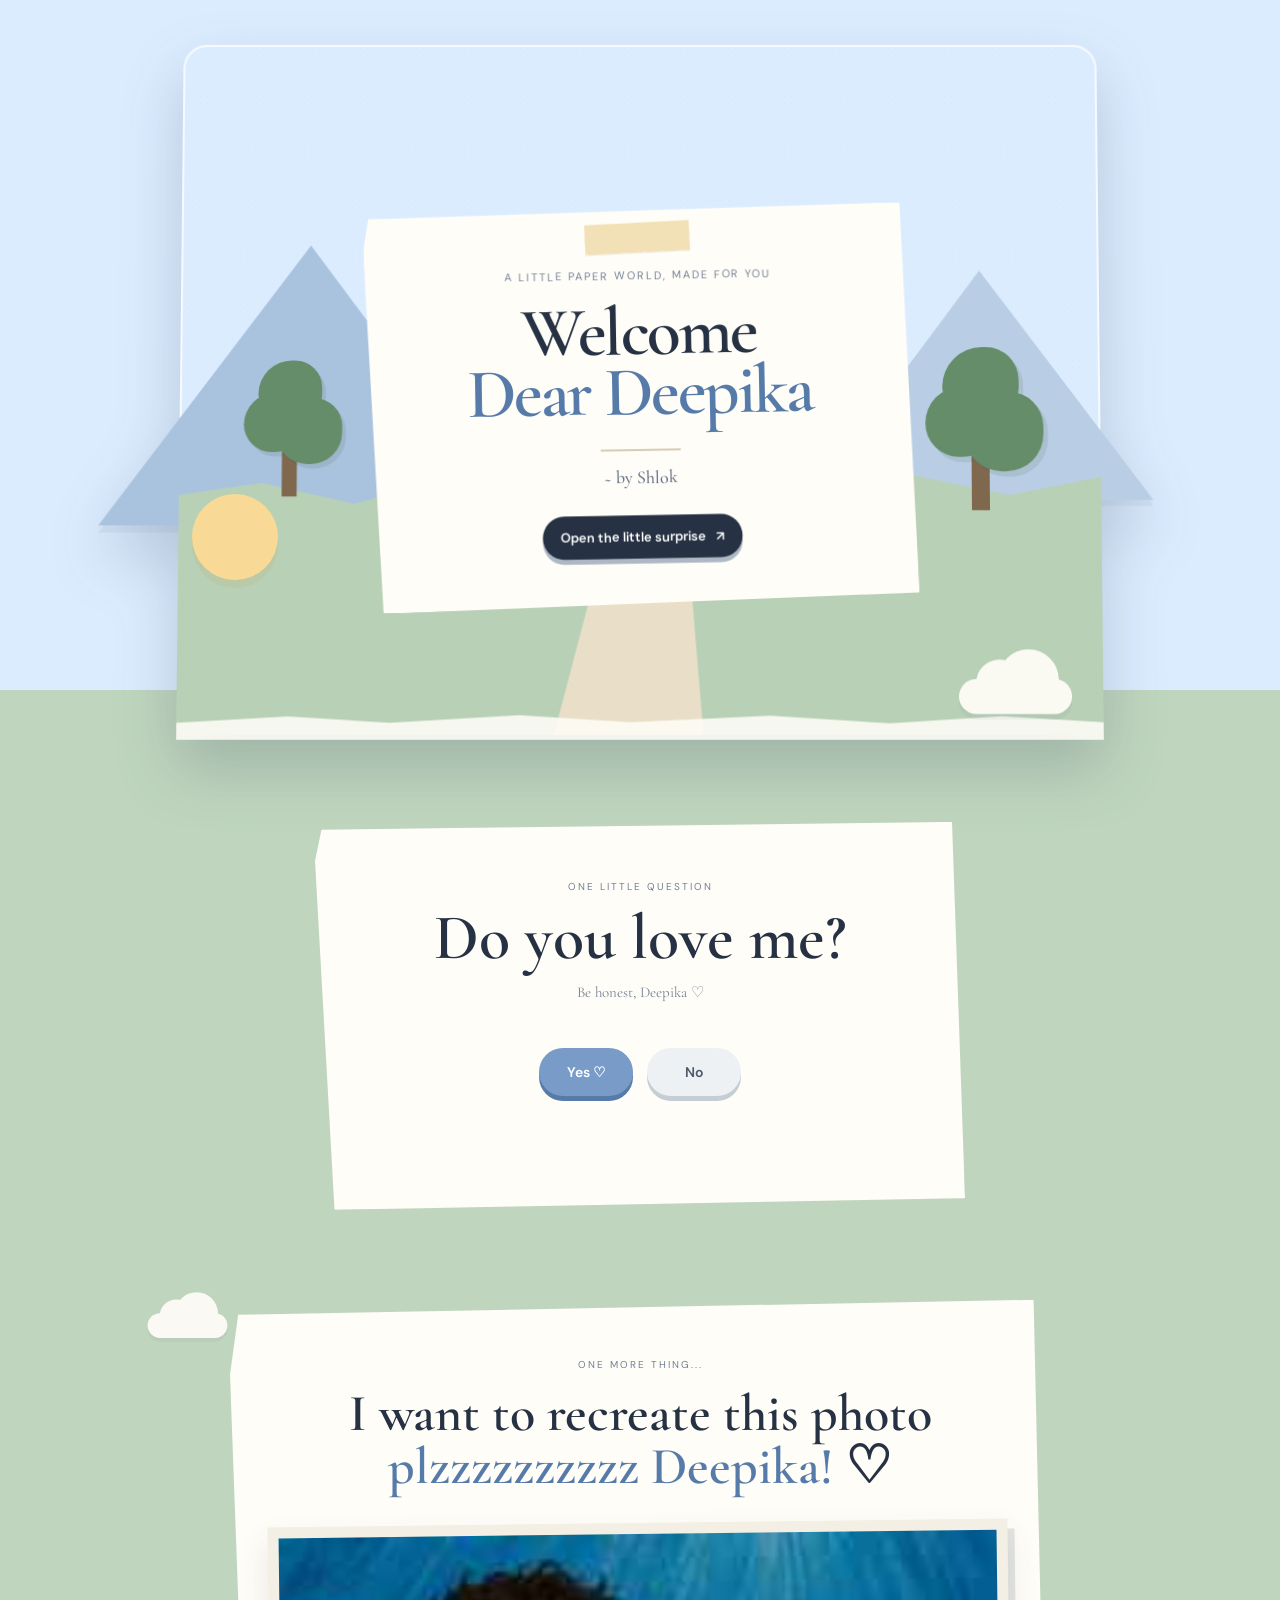
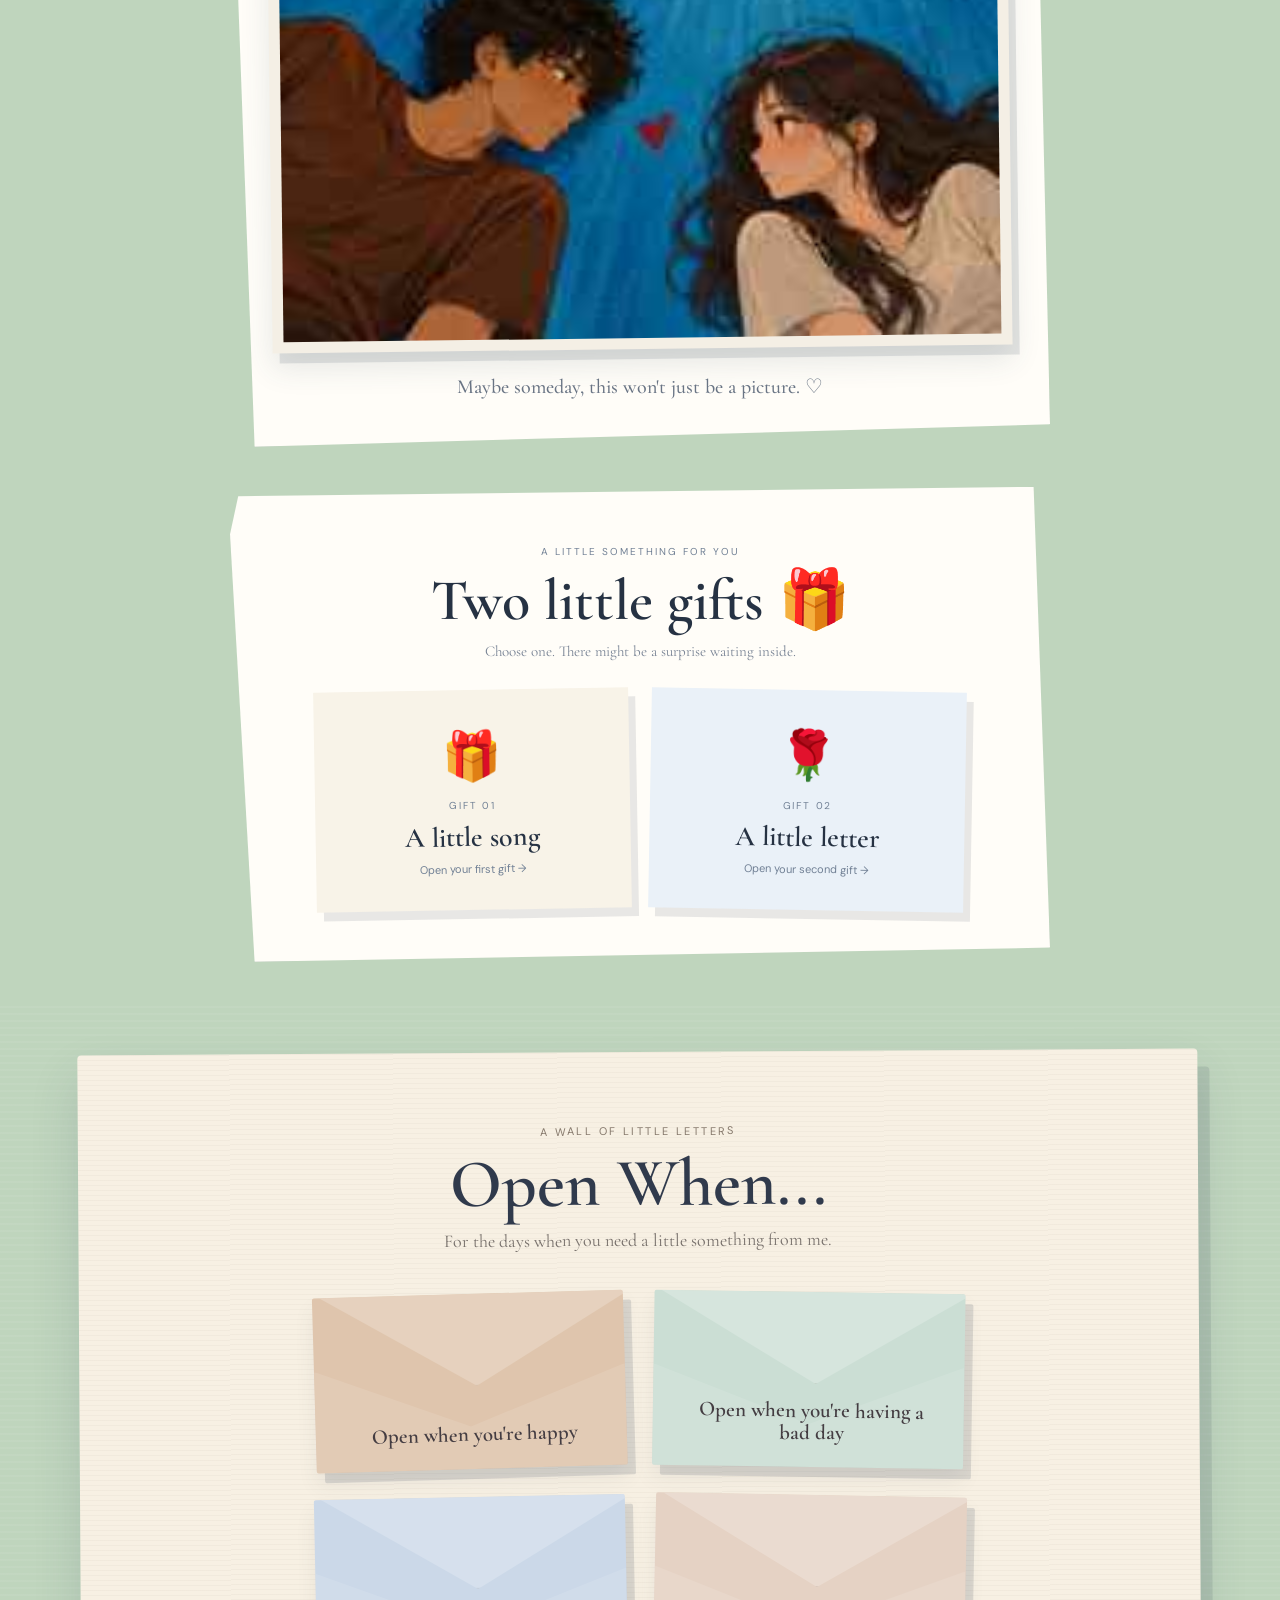
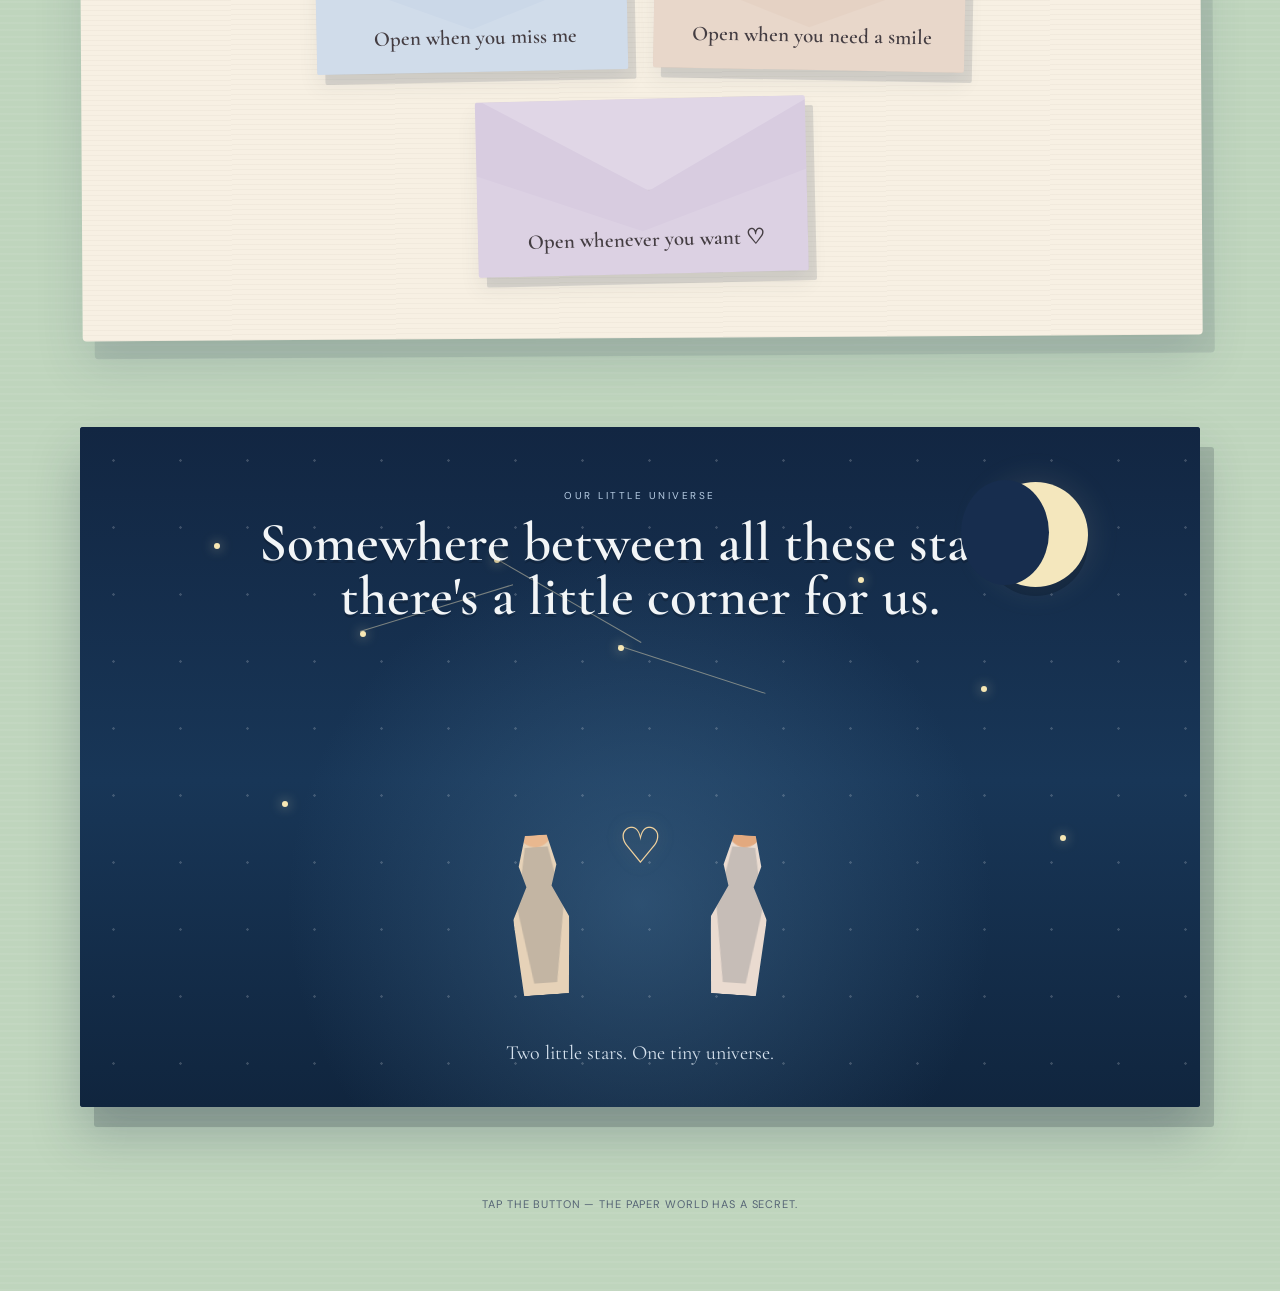
==== commit c7067fbe: "Bust CSS cache and fix letter popup markup" ====
--- a/index.html
+++ b/index.html
@@ -8,7 +8,7 @@
   <link rel="preconnect" href="https://fonts.googleapis.com">
   <link rel="preconnect" href="https://fonts.gstatic.com" crossorigin>
   <link href="https://fonts.googleapis.com/css2?family=Cormorant+Garamond:wght@500;600;700&family=DM+Sans:wght@400;500;600&display=swap" rel="stylesheet">
-  <link rel="stylesheet" href="style.css" />
+  <link rel="stylesheet" href="style.css?v=20260924-2" />
 </head>
 <body>
   <main class="scene" aria-label="A paper diorama welcome page">
@@ -133,7 +133,7 @@
     </div>
   </div>
 
-  <script src="script.js"></script>
+  <div class="letter-pop" id="letterPop" aria-hidden="true"><div class="letter-pop-card"><button class="letter-pop-close" id="letterPopClose" aria-label="Close">×</button><p class="stamp">A LITTLE LETTER</p><h3 id="letterPopTitle"></h3><p id="letterPopMessage"></p></div></div>
+  <script src="script.js?v=20260924-2"></script>
 </body>
-</html>
-  <div class="letter-pop" id="letterPop" aria-hidden="true"><div class="letter-pop-card"><button class="letter-pop-close" id="letterPopClose" aria-label="Close">×</button><p class="stamp">A LITTLE LETTER</p><h3 id="letterPopTitle"></h3><p id="letterPopMessage"></p></div></div>+</html>
--- a/style.css
+++ b/style.css
@@ -158,3 +158,162 @@
 .gift-card strong{font:600 28px "Cormorant Garamond",serif}
 .gift-card small{font-size:11px;color:#718095;margin-top:8px}
 @media(max-width:650px){.gifts-section{width:96vw;margin-bottom:60px}.gifts-paper{padding:46px 15px 42px}.gift-grid{grid-template-columns:1fr;max-width:340px}.gift-card{min-height:190px}}
+
+.open-when-section{width:min(920px,94vw);position:relative;z-index:25;margin:0 auto 100px}.open-when-paper{width:min(820px,100%);margin:auto;padding:58px 36px 55px;text-align:center;background:#f8f1e5;box-shadow:12px 18px 0 rgba(67,79,92,.12),0 20px 42px rgba(52,70,92,.13);position:relative;clip-path:polygon(1% 2%,98% 0,100% 97%,3% 100%,0 8%)}.open-when-paper:before{content:"";position:absolute;inset:0;opacity:.28;background-image:radial-gradient(rgba(70,60,50,.08) .6px,transparent .6px);background-size:8px 8px;pointer-events:none}.open-when-eyebrow{font-size:10px;letter-spacing:.2em;text-transform:uppercase;color:#85786b;margin:0 0 14px}.open-when-paper h2{font:600 clamp(42px,6vw,62px)/.95 "Cormorant Garamond",serif;margin:0;color:#403943}.open-when-subtitle{font:16px "Cormorant Garamond",serif;color:#77706b;margin:14px auto 32px}.envelope-wall{display:grid;grid-template-columns:repeat(2,minmax(0,1fr));gap:22px;max-width:650px;margin:auto}.envelope{position:relative;min-height:150px;border:0;background:#e9d5c5;box-shadow:6px 9px 0 rgba(67,79,92,.12);cursor:pointer;padding:70px 18px 18px;overflow:hidden;transition:transform .22s,box-shadow .22s}.envelope:nth-child(2){background:#d9e6df;transform:rotate(1deg)}.envelope:nth-child(3){background:#d9e2ee;transform:rotate(-1deg)}.envelope:nth-child(4){background:#eadbd0;transform:rotate(1deg)}.envelope-center{grid-column:1/-1;max-width:330px;width:100%;justify-self:center;background:#e3d9e7;transform:rotate(-1deg)}.envelope:hover{transform:translateY(-5px) rotate(-1deg);box-shadow:6px 14px 0 rgba(67,79,92,.14)}.envelope-flap{position:absolute;top:0;left:0;width:100%;height:75px;background:rgba(255,255,255,.18);clip-path:polygon(0 0,100% 0,50% 100%);border-bottom:1px solid rgba(70,60,55,.12)}.envelope-label{position:relative;z-index:2;font:600 21px/1.05 "Cormorant Garamond",serif;color:#4a4143}
+.letter-pop{position:fixed;inset:0;z-index:80;background:rgba(30,39,49,.48);backdrop-filter:blur(7px);display:grid;place-items:center;padding:24px;opacity:0;pointer-events:none;transition:.22s}.letter-pop.open{opacity:1;pointer-events:auto}.letter-pop-card{width:min(520px,94vw);position:relative;background:#fffdf7;padding:55px 38px 45px;box-shadow:12px 18px 0 rgba(35,47,61,.15);transform:rotate(-1deg) scale(.96);transition:.22s}.letter-pop.open .letter-pop-card{transform:rotate(-1deg) scale(1)}.letter-pop-card h3{font:600 38px/.95 "Cormorant Garamond",serif;margin:0 0 22px;color:#567ba9}.letter-pop-card p{font:18px/1.75 "Cormorant Garamond",serif;color:#4f4750;margin:0}.letter-pop-close{position:absolute;right:10px;top:9px;background:transparent;color:#263243;box-shadow:none;font-size:25px;padding:4px 10px}
+.universe-section{width:min(1120px,96vw);position:relative;z-index:25;margin:0 auto 100px}.universe-sky{height:680px;position:relative;overflow:hidden;background:linear-gradient(180deg,#172d4e,#203f68 55%,#2e5275);box-shadow:0 20px 45px rgba(31,48,71,.24);clip-path:polygon(1% 1%,99% 0,100% 97%,2% 100%,0 4%)}.universe-sky:after{content:"";position:absolute;inset:0;background-image:radial-gradient(rgba(255,255,255,.13) .7px,transparent .7px);background-size:17px 17px;opacity:.5}.universe-title{position:absolute;z-index:4;top:65px;left:50%;transform:translateX(-50%);width:90%;text-align:center;color:#eef4fb}.universe-title p{font-size:10px;letter-spacing:.25em;text-transform:uppercase;margin:0 0 14px;color:#b8cce1}.universe-title h2{font:600 clamp(35px,5vw,55px)/.98 "Cormorant Garamond",serif;margin:0}.moon-paper{position:absolute;z-index:2;top:55px;right:10%;width:105px;height:105px;border-radius:50%;background:#f4e7bd;box-shadow:0 8px 0 rgba(12,27,46,.18)}.moon-paper:after{content:"";position:absolute;width:88px;height:105px;left:-22px;top:-2px;border-radius:50%;background:#172d4e}.star{position:absolute;z-index:3;width:6px;height:6px;background:#f7e7b4;border-radius:50%;box-shadow:0 0 12px rgba(247,231,180,.7)}.s1{left:12%;top:17%}.s2{left:25%;top:30%}.s3{left:37%;top:19%}.s4{left:48%;top:32%}.s5{right:30%;top:22%}.s6{right:19%;top:38%}.s7{left:18%;top:55%}.s8{right:12%;top:60%}.constellation-line{position:absolute;z-index:2;height:1px;background:rgba(232,220,183,.48);transform-origin:left center}.line-a{left:25%;top:30%;width:160px;transform:rotate(-17deg)}.line-b{left:37%;top:19%;width:170px;transform:rotate(30deg)}.line-c{left:48%;top:32%;width:155px;transform:rotate(18deg)}.paper-person{position:absolute;z-index:5;bottom:112px;width:70px;height:160px;background:#e6d2b8;clip-path:polygon(35% 0,66% 0,77% 19%,68% 32%,90% 52%,82% 100%,18% 100%,10% 52%,32% 32%,23% 19%);filter:drop-shadow(7px 10px 0 rgba(8,18,31,.28))}.paper-person:after{content:"";position:absolute;inset:12px;background:rgba(34,50,68,.18);clip-path:polygon(25% 0,75% 0,100% 45%,75% 100%,25% 100%,0 45%)}.paper-person.boy{left:38%;transform:rotate(-4deg)}.paper-person.girl{right:38%;background:#eadbd0;transform:rotate(4deg)}.paper-person span{position:absolute;z-index:2;width:34px;height:34px;border-radius:50%;background:#e9b88f;top:-22px;left:18px}.paper-person.girl span{background:#e2a97f}.heart-constellation{position:absolute;z-index:6;left:50%;bottom:230px;transform:translateX(-50%);color:#f3d39e;font:50px "Cormorant Garamond",serif;text-shadow:0 0 18px rgba(243,211,158,.35)}.universe-note{position:absolute;z-index:6;bottom:42px;left:50%;transform:translateX(-50%);margin:0;color:#c7d6e6;font:20px "Cormorant Garamond",serif;white-space:nowrap}
+@media(max-width:650px){.open-when-section{width:96vw;margin-bottom:65px}.open-when-paper{padding:46px 15px 42px}.envelope-wall{grid-template-columns:1fr;max-width:340px}.envelope-center{grid-column:auto}.universe-section{width:96vw;margin-bottom:65px}.universe-sky{height:610px}.universe-title{top:48px}.moon-paper{width:72px;height:72px;right:7%}.moon-paper:after{width:60px;height:72px;left:-16px}.paper-person{bottom:105px;transform:scale(.82) rotate(-4deg)}.paper-person.boy{left:27%}.paper-person.girl{right:27%;transform:scale(.82) rotate(4deg)}.heart-constellation{bottom:220px}.universe-note{font-size:17px}}
+
+
+/* FINAL DIORAMA FIX — Open When + Little Universe */
+.open-when-section{
+  display:block !important;
+  width:min(1120px,96vw) !important;
+  margin:0 auto 90px !important;
+  position:relative !important;
+  z-index:40 !important;
+}
+.open-when-paper{
+  display:block !important;
+  width:100% !important;
+  min-height:520px !important;
+  margin:0 auto !important;
+  padding:72px 54px 64px !important;
+  position:relative !important;
+  overflow:hidden !important;
+  text-align:center !important;
+  background:#f7f0e3 !important;
+  color:#403943 !important;
+  border-radius:4px !important;
+  clip-path:none !important;
+  box-shadow:12px 18px 0 rgba(67,79,92,.14),0 24px 48px rgba(52,70,92,.16) !important;
+  transform:rotate(-.35deg) !important;
+}
+.open-when-paper:after{
+  content:"" !important;
+  position:absolute !important;
+  inset:0 !important;
+  pointer-events:none !important;
+  background:repeating-linear-gradient(0deg,rgba(80,65,50,.035) 0 1px,transparent 1px 5px) !important;
+  opacity:1 !important;
+}
+.open-when-eyebrow,.open-when-paper h2,.open-when-subtitle,.envelope-wall{position:relative !important;z-index:2 !important}
+.open-when-eyebrow{font-size:11px !important;letter-spacing:.22em !important;text-transform:uppercase !important;color:#85786b !important}
+.open-when-paper h2{font-size:clamp(44px,6vw,68px) !important;margin:0 0 12px !important;color:#303a4c !important}
+.open-when-subtitle{font-size:18px !important;color:#77706b !important;margin:0 auto 42px !important}
+.envelope-wall{
+  display:grid !important;
+  grid-template-columns:repeat(2,minmax(0,1fr)) !important;
+  gap:28px !important;
+  width:min(820px,100%) !important;
+  margin:0 auto !important;
+}
+.envelope{
+  appearance:none !important;
+  -webkit-appearance:none !important;
+  display:flex !important;
+  align-items:flex-end !important;
+  justify-content:center !important;
+  min-height:175px !important;
+  width:100% !important;
+  padding:22px !important;
+  position:relative !important;
+  overflow:hidden !important;
+  border:0 !important;
+  border-radius:2px !important;
+  background:#dfc5ad !important;
+  color:#4b4140 !important;
+  box-shadow:8px 10px 0 rgba(67,79,92,.16),0 12px 20px rgba(67,79,92,.08) !important;
+  font:600 20px/1.05 "Cormorant Garamond",serif !important;
+  text-align:center !important;
+  transform:rotate(-1.3deg) !important;
+}
+.envelope:nth-child(2){background:#cbded4 !important;transform:rotate(1.2deg) !important}
+.envelope:nth-child(3){background:#cbd8e8 !important;transform:rotate(-.8deg) !important}
+.envelope:nth-child(4){background:#e5d2c4 !important;transform:rotate(1.4deg) !important}
+.envelope-center{grid-column:1/-1 !important;width:min(380px,100%) !important;justify-self:center !important;background:#d8cce0 !important;transform:rotate(-1deg) !important}
+.envelope:hover{transform:translateY(-7px) rotate(-1deg) !important;box-shadow:8px 17px 0 rgba(67,79,92,.18),0 15px 25px rgba(67,79,92,.1) !important}
+.envelope-flap{
+  display:block !important;
+  position:absolute !important;
+  z-index:1 !important;
+  inset:0 0 auto 0 !important;
+  width:100% !important;
+  height:92px !important;
+  background:rgba(255,255,255,.20) !important;
+  clip-path:polygon(0 0,100% 0,50% 100%) !important;
+  border-bottom:1px solid rgba(70,60,55,.12) !important;
+}
+.envelope:before{
+  content:"" !important;
+  position:absolute !important;
+  z-index:1 !important;
+  left:0 !important;
+  bottom:0 !important;
+  width:100% !important;
+  height:58% !important;
+  background:rgba(255,255,255,.10) !important;
+  clip-path:polygon(0 0,50% 58%,100% 0,100% 100%,0 100%) !important;
+}
+.envelope-label{position:relative !important;z-index:3 !important;font:600 21px/1.08 "Cormorant Garamond",serif !important;color:#443d42 !important}
+
+.universe-section{
+  display:block !important;
+  width:min(1120px,96vw) !important;
+  margin:0 auto 90px !important;
+  position:relative !important;
+  z-index:40 !important;
+}
+.universe-sky{
+  display:block !important;
+  width:100% !important;
+  height:680px !important;
+  position:relative !important;
+  overflow:hidden !important;
+  background:#172d4e !important;
+  box-shadow:14px 20px 0 rgba(20,32,48,.18),0 28px 50px rgba(31,48,71,.25) !important;
+  clip-path:none !important;
+  border-radius:3px !important;
+}
+.universe-sky:before{
+  content:"" !important;
+  position:absolute !important;
+  inset:0 !important;
+  background:radial-gradient(circle at 50% 70%,rgba(74,119,157,.45),transparent 48%),linear-gradient(180deg,#122642 0%,#183657 52%,#10253e 100%) !important;
+  z-index:0 !important;
+}
+.universe-sky:after{
+  content:"" !important;
+  position:absolute !important;
+  inset:0 !important;
+  background-image:radial-gradient(rgba(255,255,255,.8) 1px,transparent 1.5px) !important;
+  background-size:67px 67px !important;
+  opacity:.22 !important;
+  z-index:1 !important;
+}
+.universe-title{z-index:5 !important;top:62px !important}
+.universe-title p{color:#b9cee5 !important}
+.universe-title h2{color:#f2f5f7 !important;text-shadow:0 3px 0 rgba(0,0,0,.16) !important}
+.moon-paper{z-index:6 !important;background:#f4e7bd !important;box-shadow:0 9px 0 rgba(5,16,29,.28),0 0 35px rgba(244,231,189,.12) !important}
+.star{z-index:5 !important}
+.constellation-line{z-index:4 !important}
+.paper-person{z-index:7 !important}
+.heart-constellation{z-index:8 !important}
+.universe-note{z-index:9 !important;color:#d5e1ed !important}
+
+@media(max-width:650px){
+  .open-when-section,.universe-section{width:96vw !important;margin-bottom:65px !important}
+  .open-when-paper{padding:48px 16px 46px !important;min-height:0 !important}
+  .open-when-paper h2{font-size:48px !important}
+  .open-when-subtitle{font-size:17px !important;margin-bottom:30px !important}
+  .envelope-wall{grid-template-columns:1fr !important;gap:22px !important;max-width:360px !important}
+  .envelope,.envelope-center{grid-column:auto !important;width:100% !important;min-height:155px !important}
+  .universe-sky{height:620px !important}
+  .universe-title{top:45px !important;width:88% !important}
+  .universe-title h2{font-size:37px !important}
+  .moon-paper{width:74px !important;height:74px !important;right:6% !important}
+  .moon-paper:after{width:62px !important;height:74px !important;left:-17px !important}
+  .paper-person.boy{left:25% !important}
+  .paper-person.girl{right:25% !important}
+  .universe-note{font-size:17px !important;bottom:35px !important}
+}
